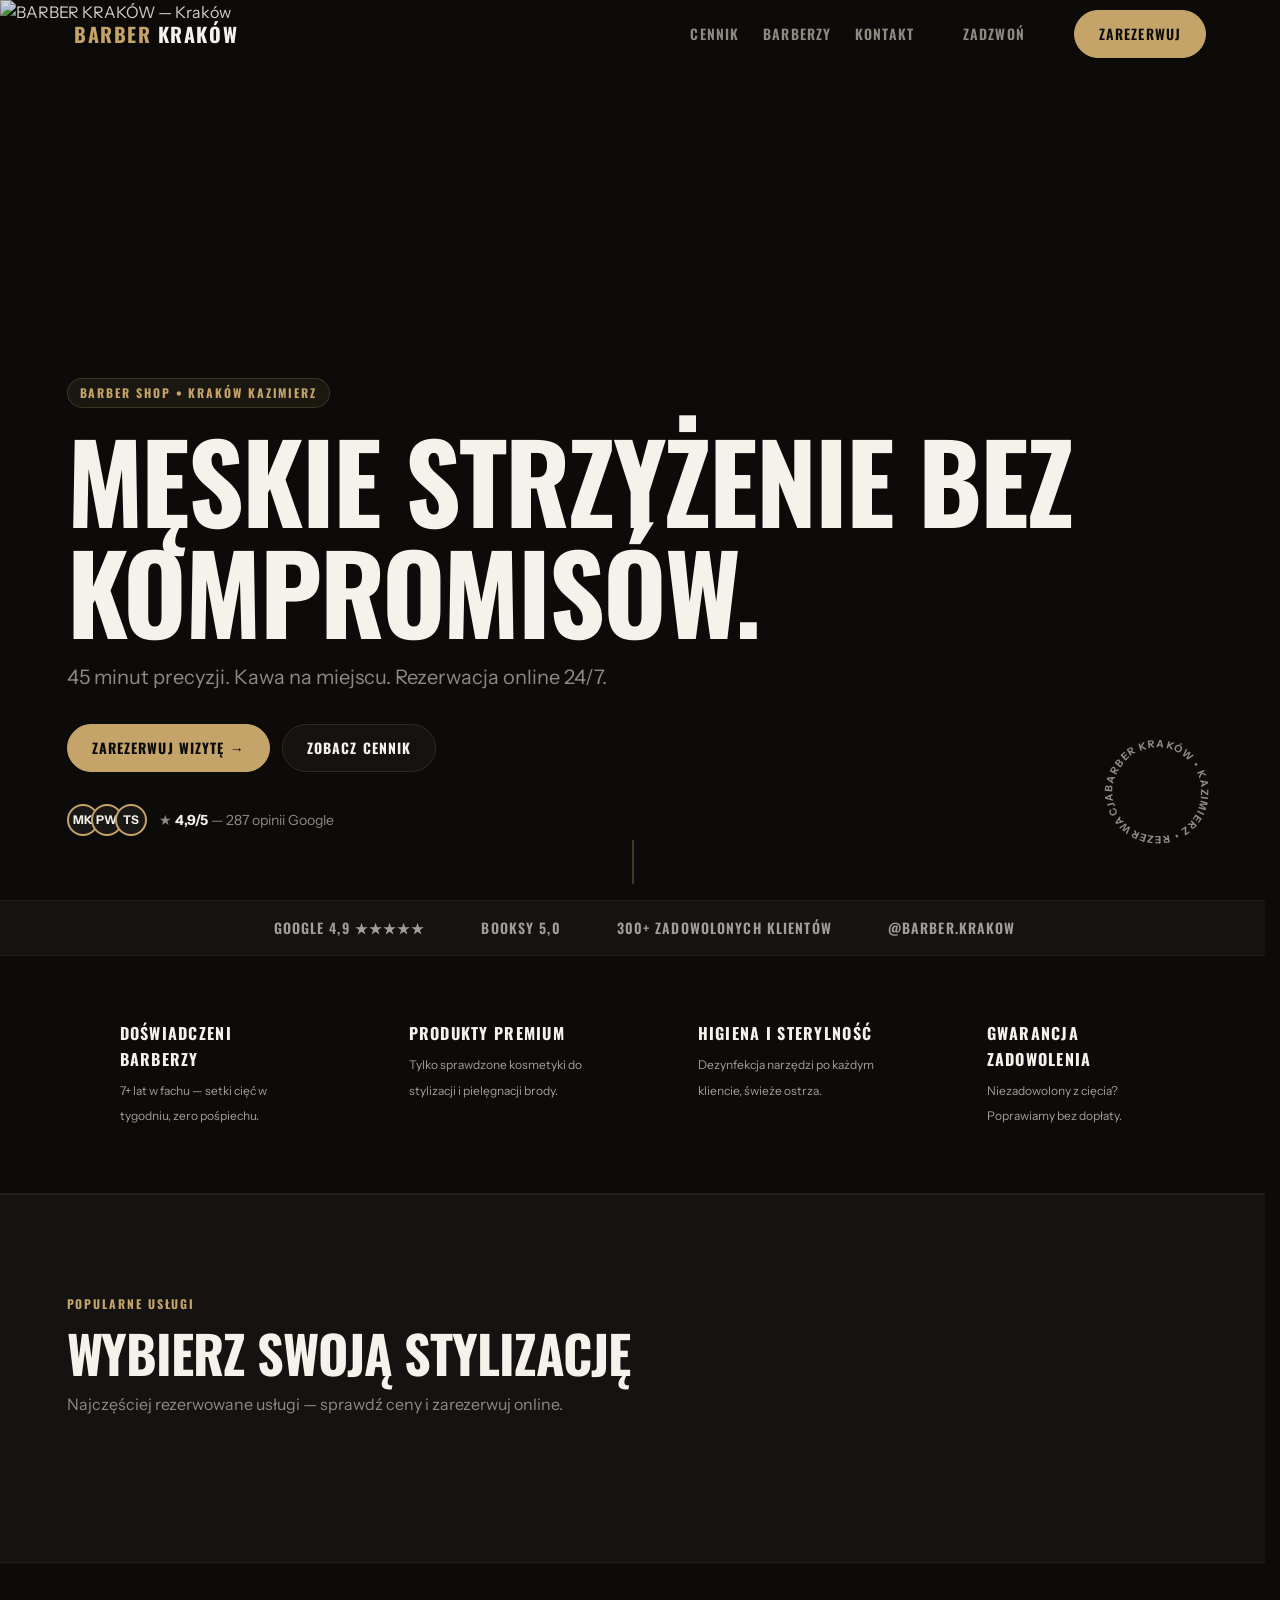
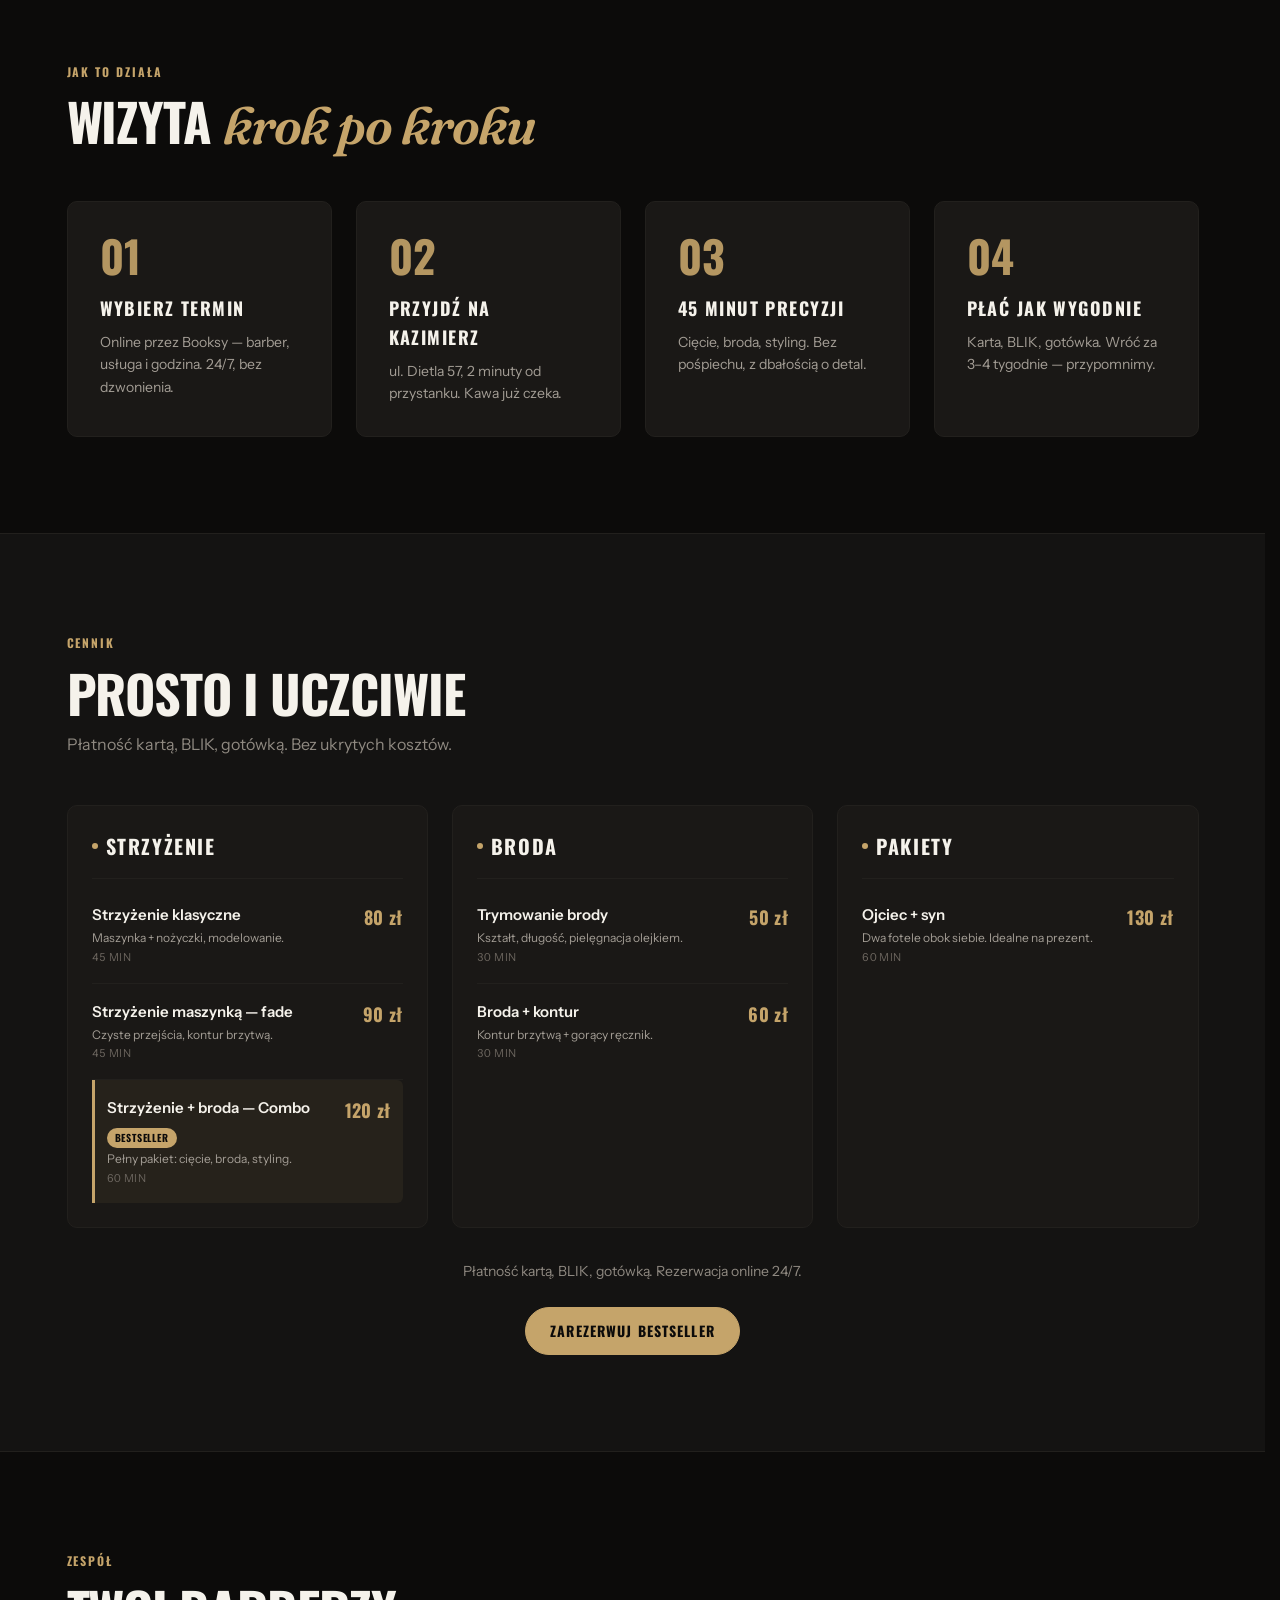
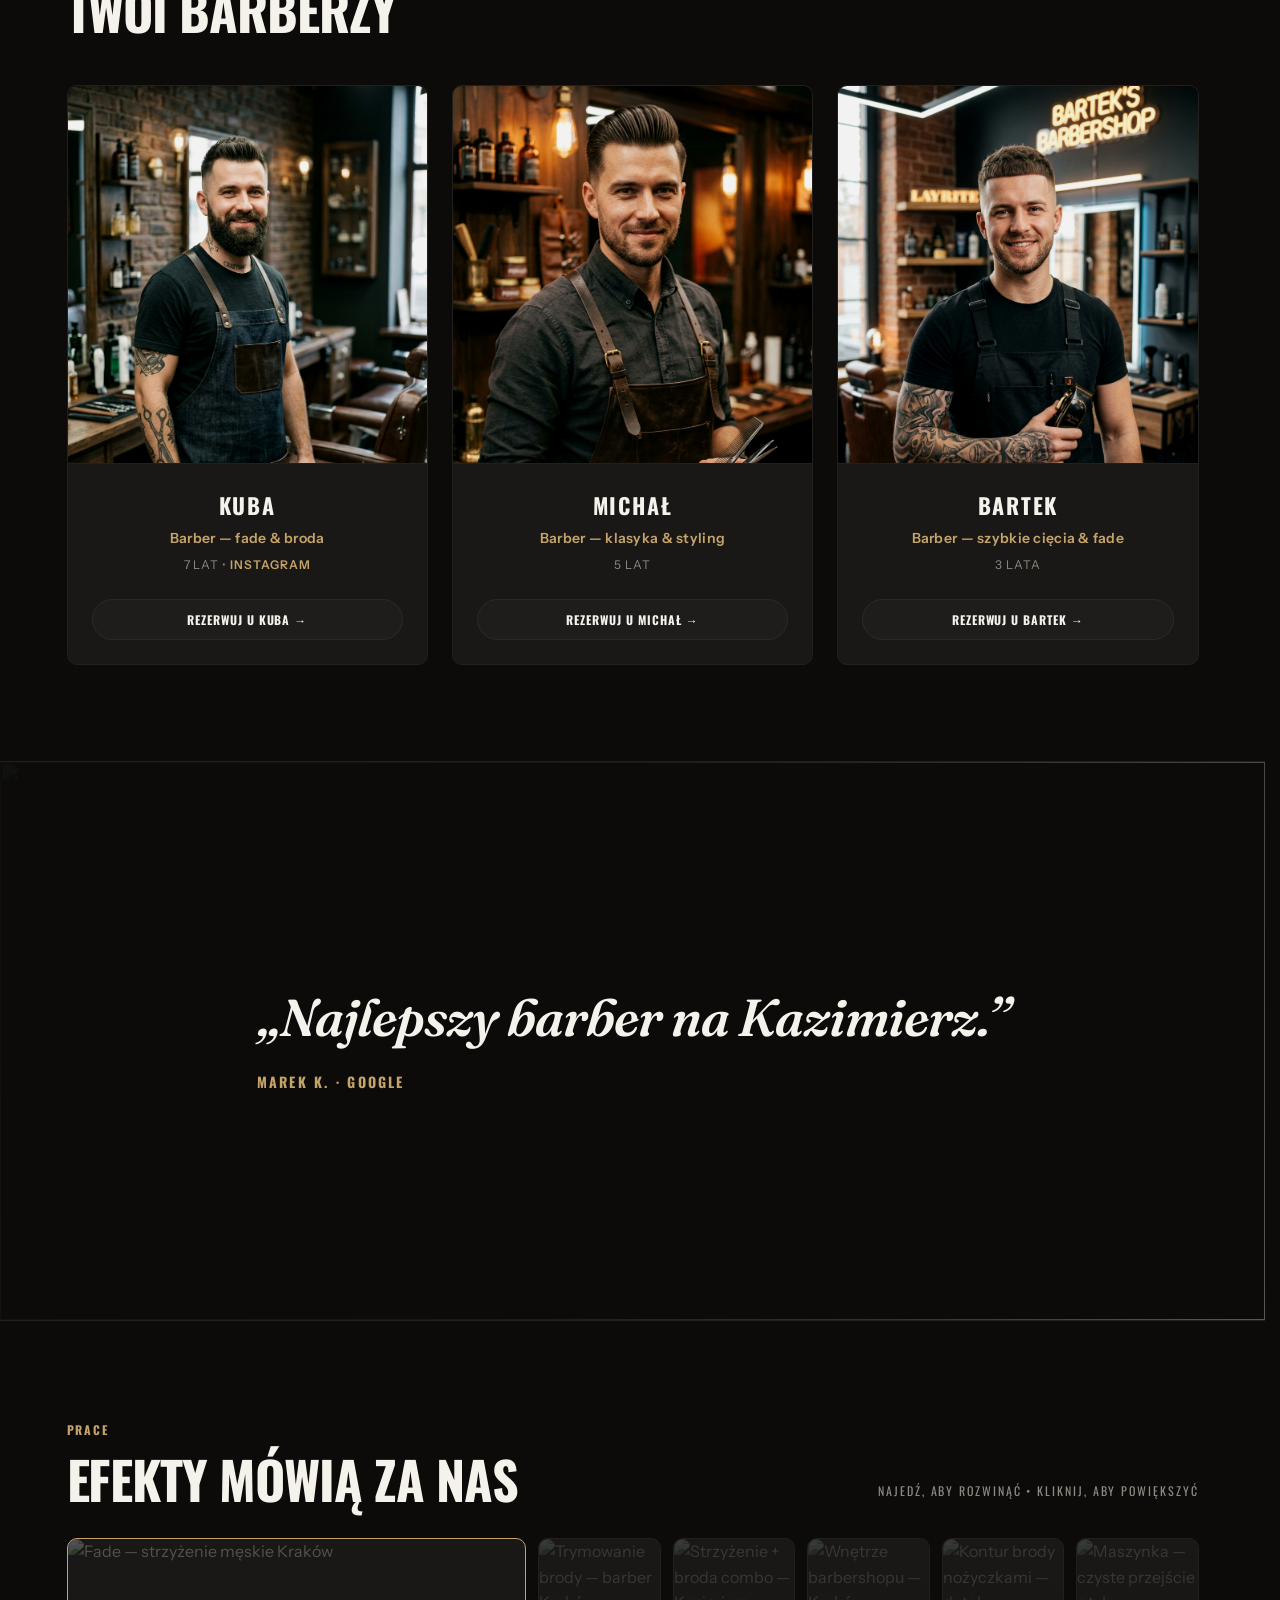
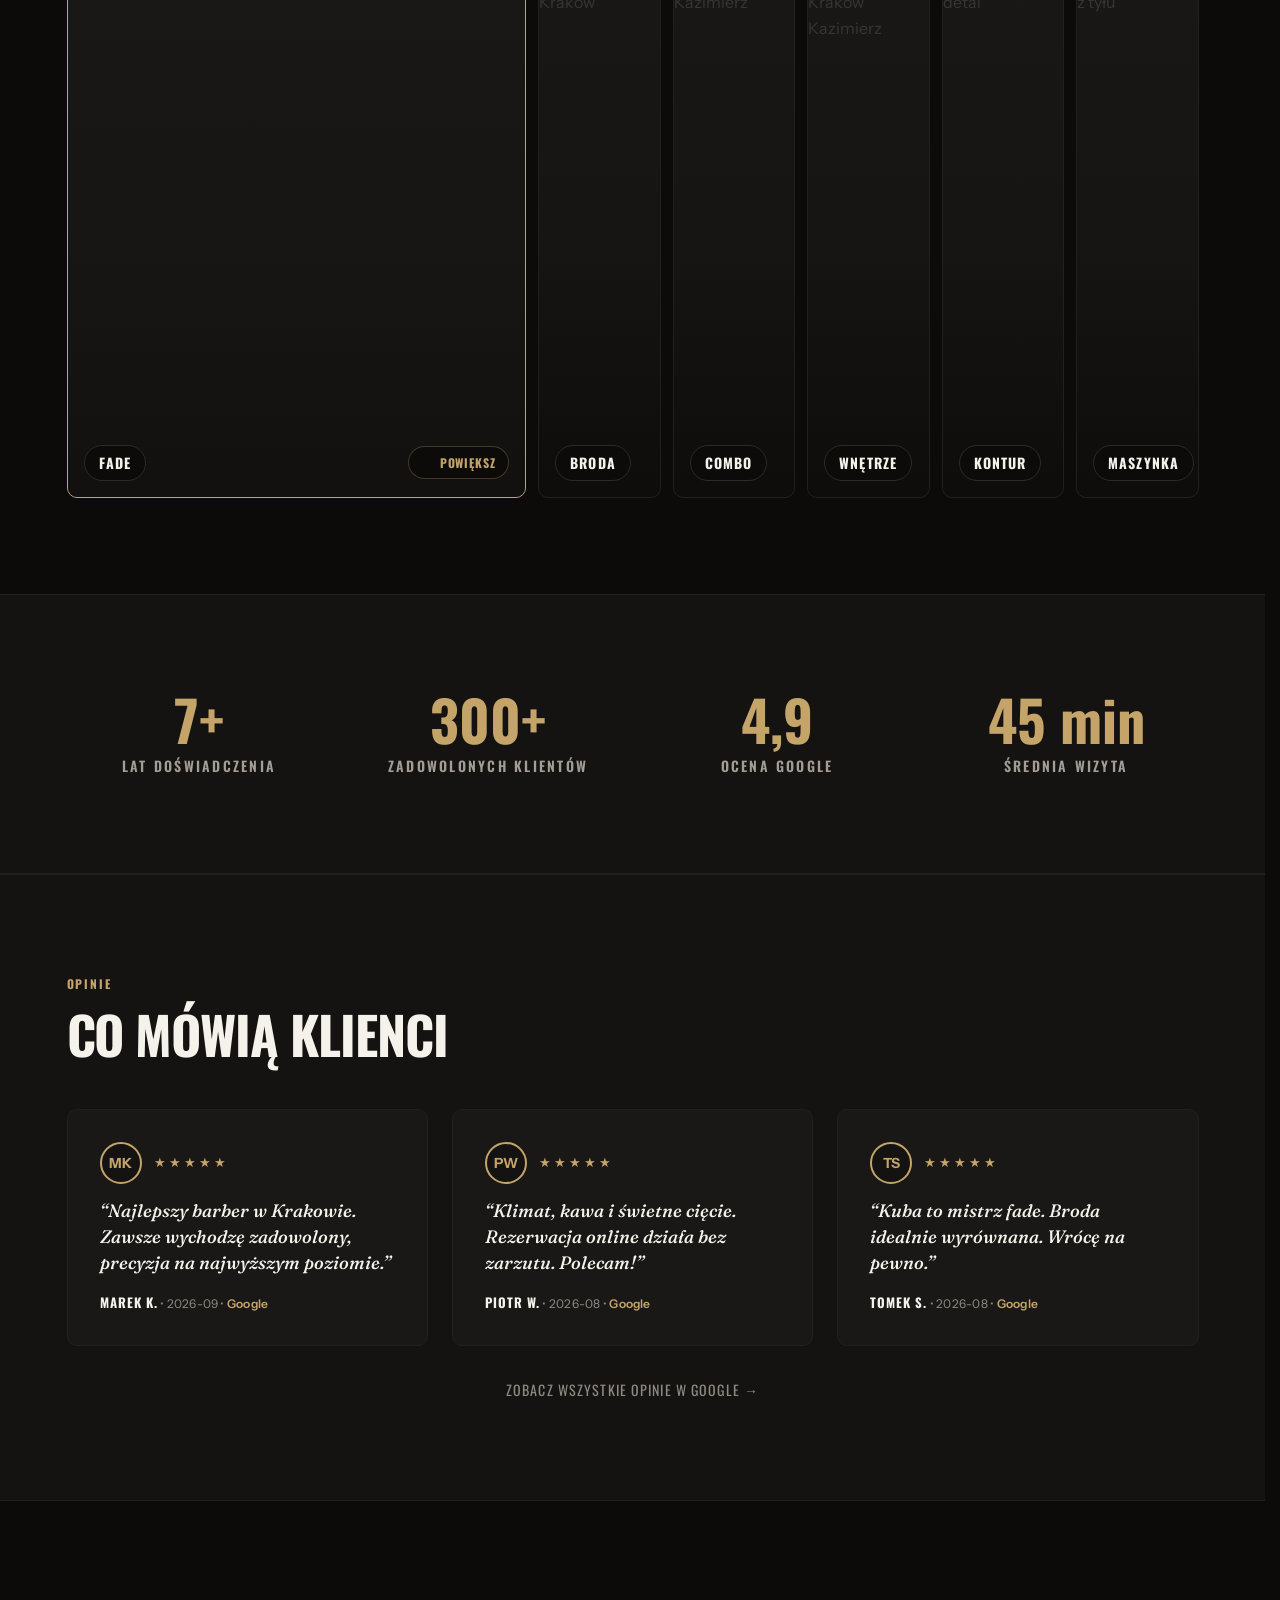
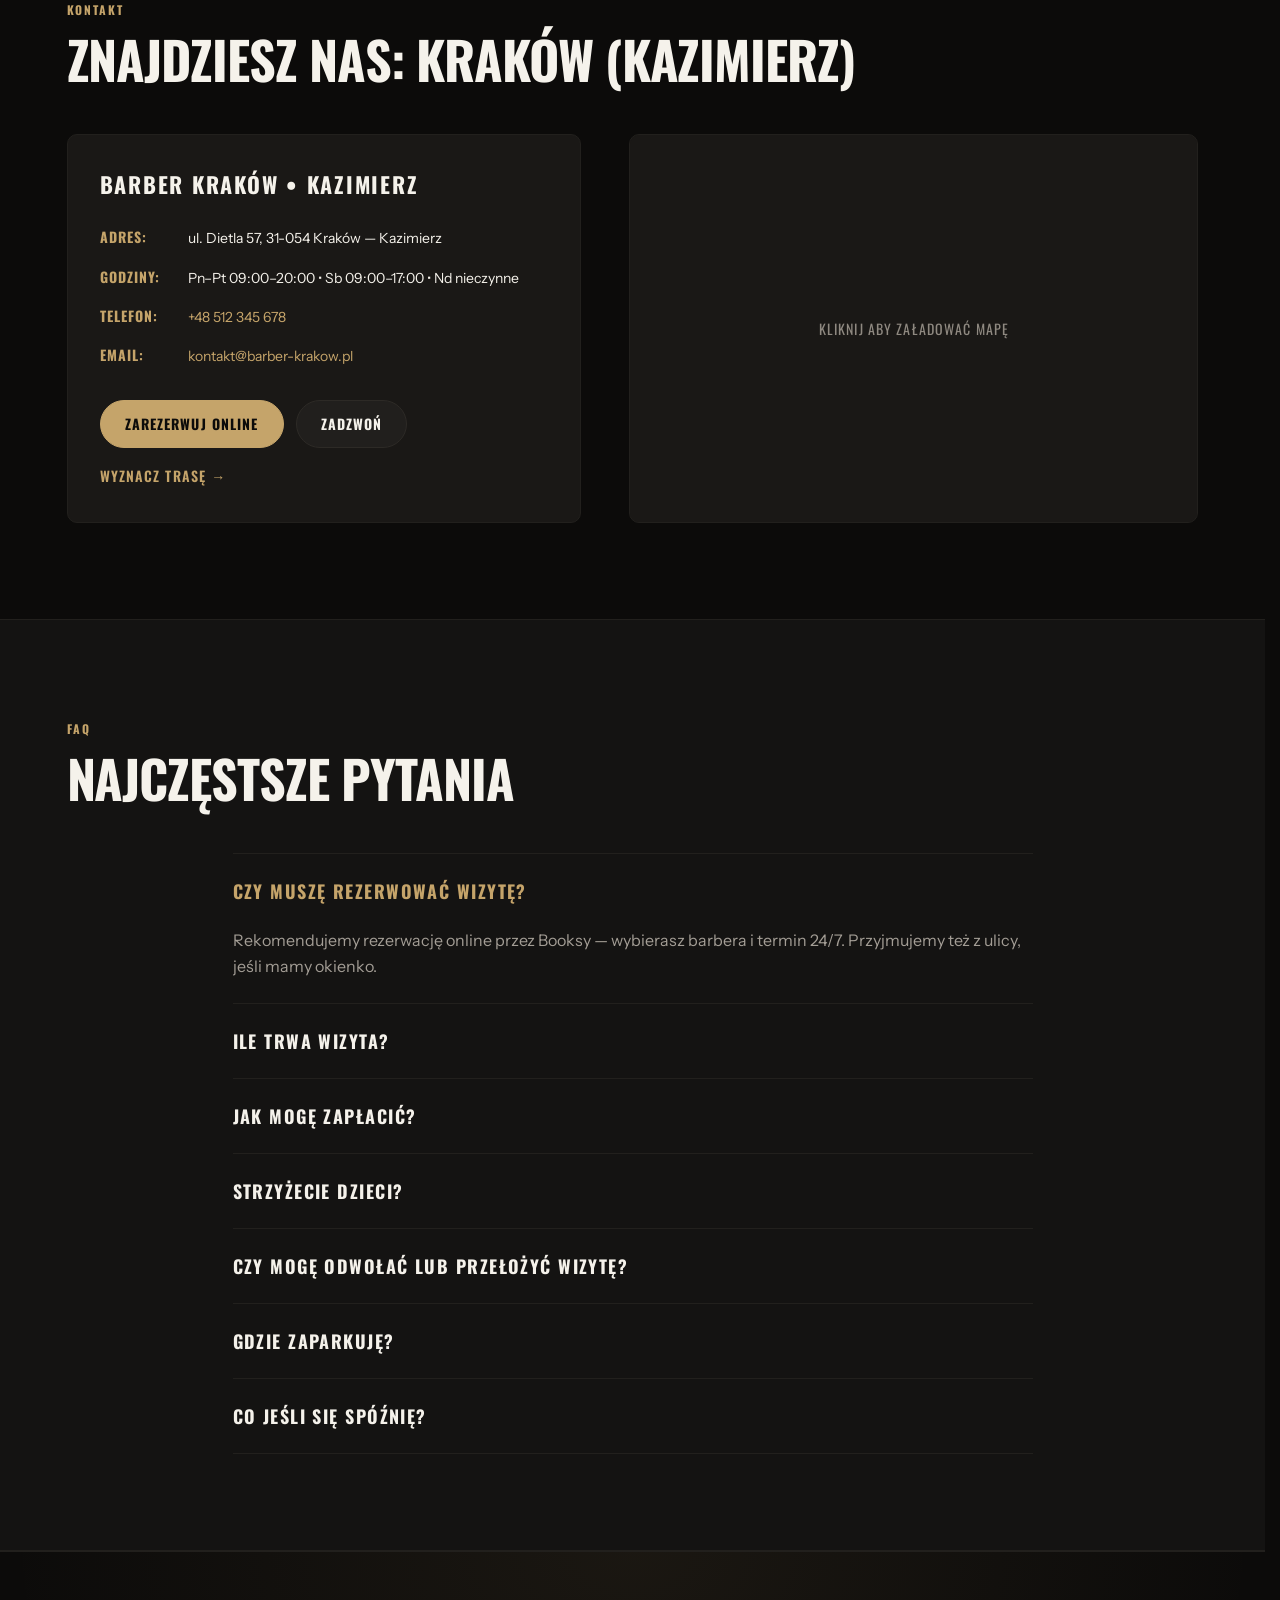
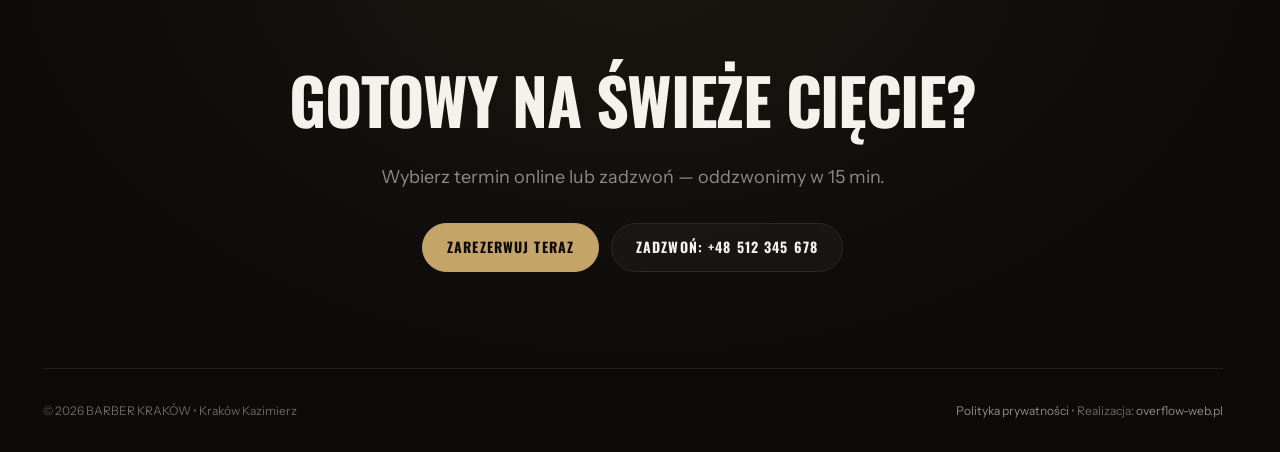
==== index.html @ 1593ebc0 "feat: personalized barbershop landing pages for Gdansk" ====
<!doctype html>
<html lang="pl">
<head>
<meta charset="utf-8">
<meta name="viewport" content="width=device-width,initial-scale=1">
<title>Barber Kraków Kazimierz — Męskie strzyżenie | BARBER KRAKÓW</title>
<meta name="description" content="Barber Kraków Kazimierz — strzyżenie męskie, broda, combo. ul. Dietla 57. Rezerwacja online 24/7, 4.9★ Google. Pn–Sb 09:00–20:00.">
<link rel="canonical" href="https://demo-barber-krakow.vercel.app/">
<meta property="og:title" content="Barber Kraków Kazimierz — Męskie strzyżenie bez kompromisów">
<meta property="og:description" content="45 minut precyzji. ul. Dietla 57, Kazimierz. Rezerwacja online 24/7.">
<meta property="og:type" content="website">
<meta property="og:locale" content="pl_PL">
<meta property="og:url" content="https://demo-barber-krakow.vercel.app/">
<meta property="og:image" content="https://images.unsplash.com/photo-1503951914875-452162b0f3f1?w=1200&h=630&fit=crop">
<meta name="twitter:card" content="summary_large_image">
<link rel="icon" href="data:,">
<link rel="preconnect" href="https://fonts.googleapis.com">
  <link rel="preconnect" href="https://fonts.gstatic.com" crossorigin>
  <link href="https://fonts.googleapis.com/css2?family=Fraunces:ital,opsz,wght@0,9..144,600;0,9..144,700;1,9..144,600&family=Instrument+Sans:wght@400;500;600;700&family=Oswald:wght@600;700&display=swap" rel="stylesheet">
<link rel="stylesheet" href="./tokens.css?v=9">
<link rel="stylesheet" href="./style.css?v=9">
<script src="https://unpkg.com/lucide@0.511.0/dist/umd/lucide.min.js"></script>
<script type="application/ld+json" id="ld-json">{"@context":"https://schema.org","@type":"BarberShop","name":"BARBER KRAKÓW","address":{"@type":"PostalAddress","streetAddress":"ul. Dietla 57","addressLocality":"Kraków","postalCode":"31-054","addressCountry":"PL"},"telephone":"+48512345678","url":"https://demo-barber-krakow.vercel.app/","sameAs":["https://instagram.com/"],"aggregateRating":{"@type":"AggregateRating","ratingValue":4.9,"reviewCount":287},"openingHoursSpecification":[{"@type":"OpeningHoursSpecification","dayOfWeek":["Monday","Tuesday","Wednesday","Thursday","Friday"],"opens":"09:00","closes":"20:00"},{"@type":"OpeningHoursSpecification","dayOfWeek":"Saturday","opens":"09:00","closes":"17:00"}]}</script>
<script type="application/ld+json">{"@context":"https://schema.org","@type":"FAQPage","mainEntity":[{"@type":"Question","name":"Czy muszę rezerwować wizytę?","acceptedAnswer":{"@type":"Answer","text":"Rekomendujemy rezerwację online przez Booksy 24/7. Przyjmujemy też z ulicy, jeśli mamy okienko."}},{"@type":"Question","name":"Ile trwa wizyta?","acceptedAnswer":{"@type":"Answer","text":"Strzyżenie 30–45 min, combo strzyżenie + broda ok. 60 min."}},{"@type":"Question","name":"Jak mogę zapłacić?","acceptedAnswer":{"@type":"Answer","text":"Karta, BLIK, gotówka. Paragon/faktura na miejscu."}},{"@type":"Question","name":"Czy mogę odwołać lub przełożyć wizytę?","acceptedAnswer":{"@type":"Answer","text":"Tak, bezpłatnie do 3 godzin przed wizytą — telefonicznie lub przez Booksy."}},{"@type":"Question","name":"Gdzie zaparkuję?","acceptedAnswer":{"@type":"Answer","text":"Najbliższy parking: ul. Dietla i okolice Kazimierza."}}]}</script>
</head>
<body>

<header class="site-header">
  <div class="container header-inner">
    <a class="logo" href="#"><span>BARBER</span> KRAKÓW</a>
    <nav class="nav" aria-label="Główna nawigacja">
      <a class="hide-m" href="#cennik">Cennik</a>
      <a class="hide-m" href="#barberzy">Barberzy</a>
      <a class="hide-m" href="#kontakt">Kontakt</a>
      <a class="btn btn-ghost hide-m" id="header-phone" href="tel:+48512345678">Zadzwoń</a>
      <a class="btn btn-primary" id="header-cta" href="https://booksy.com/pl/">Zarezerwuj</a>
    </nav>
  </div>
</header>

<main>
<section class="hero">
  <img class="hero-bg" id="hero-img" src="https://images.unsplash.com/photo-1503951914875-452162b0f3f1?w=1800&h=1200&fit=crop" alt="Barber strzyże klienta — Kraków Kazimierz" loading="eager" fetchpriority="high" decoding="async" width="1800" height="1200">
  <div class="hero-shade" aria-hidden="true"></div>
  <div class="container hero-copy">
    <div class="kicker" id="hero-kicker">Barber Shop • Kraków Kazimierz</div>
    <h1 id="hero-h1">Męskie strzyżenie bez kompromisów.</h1>
    <p class="hero-sub" id="hero-sub">45 minut precyzji. Kawa na miejscu. Rezerwacja online 24/7.</p>
    <div class="hero-ctas">
      <a class="btn btn-primary" id="hero-primary" href="https://booksy.com/pl/">Zarezerwuj wizytę →</a>
      <a class="btn btn-secondary" href="#cennik">Zobacz cennik</a>
    </div>
    <div class="hero-proof" id="hero-proof">
      <div class="hero-proof-avatars" aria-hidden="true">
        <span class="avatar-dot">M</span><span class="avatar-dot">P</span><span class="avatar-dot">T</span>
      </div>
      <span><strong>4,9/5</strong> — 287 opinii Google</span>
    </div>
  </div>
  <div class="hero-badge" aria-hidden="true">
    <svg class="hero-badge-ring" viewBox="0 0 100 100">
      <defs>
        <path id="hero-badge-circle" d="M 50,50 m -37,0 a 37,37 0 1,1 74,0 a 37,37 0 1,1 -74,0"></path>
      </defs>
      <text><textPath href="#hero-badge-circle" startOffset="0">BARBER KRAKÓW • KAZIMIERZ • REZERWACJA ONLINE • </textPath></text>
    </svg>
    <span class="hero-badge-icon"><i data-lucide="scissors" aria-hidden="true"></i></span>
  </div>
  <a class="scroll-hint" href="#cennik" aria-label="Przewiń do cennika"><span class="scroll-hint-line"></span></a>
</section>

<div class="proof-strip" aria-label="Zaufali nam">
  <div class="container" id="proof-strip"></div>
</div>

<section class="trust-bar" id="trust">
  <div class="container">
    <div class="trust-grid" id="trust-grid"></div>
  </div>
</section>

<section class="section section-light reveal" id="styles">
  <div class="container">
    <div class="eyebrow">Popularne usługi</div>
    <h2 class="h2">Wybierz swoją stylizację</h2>
    <p>Najczęściej rezerwowane usługi — sprawdź ceny i zarezerwuj online.</p>
    <div class="styles-grid" id="styles-grid"></div>
  </div>
</section>

<section class="section section-dark reveal">
  <div class="container">
    <div class="eyebrow">Jak to działa</div>
    <h2 class="h2">Wizyta <em class="edit-accent">krok po kroku</em></h2>
    <div class="features-grid steps-grid" id="features-grid"></div>
  </div>
</section>

<section class="section section-light reveal" id="cennik">
  <div class="container">
    <div class="eyebrow">Cennik</div>
    <h2 class="h2">Prosto i uczciwie</h2>
    <p>Płatność kartą, BLIK, gotówką. Bez ukrytych kosztów.</p>
    <div class="cennik-wrap" id="cennik-wrap"></div>
    <p class="cennik-note" id="cennik-note"></p>
    <div class="cennik-cta"><a class="btn btn-primary" id="cennik-cta" href="https://booksy.com/pl/">Zarezerwuj bestseller</a></div>
  </div>
</section>

<section class="section section-dark reveal" id="barberzy">
  <div class="container">
    <div class="eyebrow">Zespół</div>
    <h2 class="h2">Twoi barberzy</h2>
    <div class="team-grid" id="team-grid"></div>
  </div>
</section>

<section class="quote-banner reveal" aria-label="Opinia">
  <img src="https://images.unsplash.com/photo-1585747860715-2ba37e788b70?w=1800&h=1100&fit=crop" alt="" decoding="async" loading="lazy" width="1800" height="1100">
  <div class="quote-shade" aria-hidden="true"></div>
  <figure class="quote-inner">
    <blockquote class="edit-accent">„Najlepszy barber w Krakowie.”</blockquote>
    <figcaption>Marek K. · Google</figcaption>
  </figure>
</section>

<section class="section section-dark gallery-section reveal" id="galeria">
  <div class="container">
    <div class="gallery-head">
      <div>
        <div class="eyebrow">Prace</div>
        <h2 class="h2">Efekty mówią za nas</h2>
      </div>
      <p class="gallery-sub hide-m">Najedź, aby rozwinąć • Kliknij, aby powiększyć</p>
    </div>
    <div class="gallery-accordion" id="gallery-grid"></div>
  </div>
</section>

<section class="section section-dark" id="stats">
  <div class="container">
    <div class="stats-grid" id="stats-grid"></div>
  </div>
</section>

<section class="section section-light reveal">
  <div class="container">
    <div class="eyebrow">Opinie</div>
    <h2 class="h2">Co mówią klienci</h2>
    <div class="reviews-grid" id="reviews-grid"></div>
    <div class="reviews-more"><a href="https://maps.google.com/" target="_blank" rel="noopener">Zobacz wszystkie opinie w Google →</a></div>
  </div>
</section>

<section class="section section-dark reveal" id="kontakt">
  <div class="container">
    <div class="eyebrow">Kontakt</div>
    <h2 class="h2">Znajdziesz nas na Kazimierzu</h2>
    <div class="contact-grid">
      <div class="contact-card">
        <h3>Barber Kraków Kazimierz</h3>
        <ul class="contact-list" id="contact-list"></ul>
        <div class="contact-actions">
          <a class="btn btn-primary" id="contact-cta" href="https://booksy.com/pl/">Zarezerwuj online</a>
          <a class="btn btn-secondary" id="contact-phone" href="tel:+48512345678">Zadzwoń</a>
        </div>
        <div class="contact-route"><a id="contact-route" href="https://maps.google.com/?q=ul.+Dietla+57+Krakow" target="_blank" rel="noopener">Wyznacz trasę →</a></div>
      </div>
      <div class="map-wrap" id="map-wrap">
        <button type="button" class="map-placeholder" id="map-placeholder" aria-label="Załaduj mapę Google">Kliknij aby załadować mapę</button>
        <iframe id="map-iframe" loading="lazy" referrerpolicy="no-referrer-when-downgrade" title="Mapa — Barber Kraków Kazimierz, ul. Dietla 57" sandbox="allow-scripts allow-same-origin allow-popups" style="display:none"></iframe>
      </div>
    </div>
  </div>
</section>

<section class="section section-light reveal">
  <div class="container">
    <div class="eyebrow">FAQ</div>
    <h2 class="h2">Najczęstsze pytania</h2>
    <div class="faq-list" id="faq-list"></div>
  </div>
</section>

<section class="final-cta section-dark reveal">
  <div class="container">
    <h2 id="final-h2">Gotowy na świeże cięcie?</h2>
    <p id="final-sub">Wybierz termin online lub zadzwoń — oddzwonimy w 15 min.</p>
    <div class="btns">
      <a class="btn btn-primary" id="final-cta" href="https://booksy.com/pl/">Zarezerwuj teraz</a>
      <a class="btn btn-secondary" id="final-phone" href="tel:+48512345678">Zadzwoń: +48 512 345 678</a>
    </div>
  </div>
</section>
</main>

<footer class="footer container">
  <span>© 2026 Barber Kraków Kazimierz • <span id="footer-nip">NIP 676-123-45-67</span></span>
  <span><a href="#" id="footer-privacy">Polityka prywatności</a> • Realizacja: <a href="https://overflow-web.pl" target="_blank" rel="noopener">overflow-web.pl</a></span>
</footer>

<div class="mobile-bar" aria-label="Szybka rezerwacja">
  <a class="btn btn-secondary" id="mobile-phone" href="tel:+48512345678">Zadzwoń</a>
  <a class="btn btn-primary" id="mobile-cta" href="https://booksy.com/pl/">Zarezerwuj</a>
</div>

<div class="lightbox" id="lightbox" role="dialog" aria-modal="true" aria-label="Podgląd zdjęcia"><img alt="Powiększone zdjęcie realizacji barber"></div>

<script src="./app.js?v=9"></script>
</body>
</html>
---- tokens.css ----
/* tokens.css — premium barber workshop — anti-slop
   Fonts loaded via <link> in index.html (preconnect + display=swap), no @import here */
:root{
  /* palette — Monolith Dark Workshop (no zebra) */
  --bg: #0C0B0A;
  --bg-soft: #141312;
  --surface: #1A1816;
  --surface-2: #22201D;
  --surface-bestseller: rgba(197, 164, 106, 0.07);
  
  --ink: #F5F2EB;
  --ink-inv: #F5F2EB;
  --ink-muted: #A39D95;
  --ink-muted-2: #7D776F;
  --muted: #6B655E;
  --muted-2: #8F8981;
  
  --line: #22201D;
  --line-dark: #1E1C1A;
  --line-light: #2D2A26;
  --line-focus: #C5A46A;

  --accent: #C5A46A;
  --accent-2: #D8BD8A;
  --accent-hover: #E0CBA8;
  --accent-subtle: rgba(197, 164, 106, 0.12);
  --on-accent: #0C0B0A;

  --shade-0: rgba(12, 11, 10, 0);
  --shade-35: rgba(12, 11, 10, 0.35);
  --shade-55: rgba(12, 11, 10, 0.65);
  --shade-82: rgba(12, 11, 10, 0.88);
  --shade-95: rgba(12, 11, 10, 0.96);

  --wood: #181410;
  --wood-border: #28211A;
  --white: #FFFFFF;
  --overlay: rgba(8, 7, 6, 0.88);

  /* typography — latin-ext for PL ąęśćńółżź */
  --font-display: "Fraunces", serif;
  --font-display-cond: "Oswald", sans-serif;
  --font-body: "Instrument Sans", sans-serif;

  --text-xs: 12px;
  --text-sm: 14px;
  --text-base: 16px;
  --text-lg: 18px;
  --text-h3: 22px;
  --text-h2: 32px;
  --text-h1: 48px;
  --text-hero: 56px;

  --leading-tight: 1.05;
  --leading-base: 1.6;
  --tracking-tight: -0.02em;
  --tracking-wide: 0.08em;
  --tracking-widest: 0.16em;

  /* spacing 4px scale */
  --space-1: 4px; --space-2: 8px; --space-3: 12px; --space-4: 16px;
  --space-6: 24px; --space-8: 32px; --space-12: 48px; --space-16: 64px; --space-24: 96px;

  --radius-sm: 6px; --radius-md: 10px; --radius-lg: 16px; --radius-pill: 999px;

  --container: 1180px;
  --gutter: 24px;
  --col-gap: 24px;

  --ease: cubic-bezier(.22, 1, .36, 1);
  --dur-1: 180ms; --dur-2: 320ms; --dur-3: 550ms;
}

html{ scrollbar-gutter: stable; }
*{ box-sizing: border-box; }
/* ANTI-SLOP: no backdrop-filter, no diffuse box-shadow, no transition:all — only explicit */
---- style.css ----
/* style.css — premium barber workshop (anti-slop: Monolith Dark)
   ANTI-SLOP RULES:
   - no backdrop-filter: blur()
   - no diffuse box-shadows / no muddy gradients
   - no transition: all — explicit property transitions only
   - typography -> air/spacing -> motion -> components
*/

*{margin:0;padding:0;box-sizing:border-box}
html{scrollbar-gutter:stable;scroll-behavior:auto}
body{
  font-family:var(--font-body);
  background:var(--bg);
  color:var(--ink-inv);
  line-height:var(--leading-base);
  -webkit-font-smoothing:antialiased;
  -moz-osx-font-smoothing:grayscale;
  overflow-x:hidden;
}
a{color:inherit;text-decoration:none}
img{display:block;max-width:100%}
.container{max-width:var(--container);margin:0 auto;padding:0 var(--gutter)}
:focus-visible{outline:2px solid var(--accent);outline-offset:3px}
.link-accent{color:var(--accent)}

/* ==========================================================================
   Header
   ========================================================================== */
.site-header{
  position:fixed;
  top:0;
  left:0;
  right:0;
  z-index:50;
  background:transparent;
  border-bottom:1px solid transparent;
  transition:background var(--dur-2) var(--ease), border-color var(--dur-2) var(--ease);
}
.site-header.scrolled{
  background:rgba(12, 11, 10, 0.94);
  border-bottom:1px solid var(--line);
}
.header-inner{
  display:flex;
  align-items:center;
  justify-content:space-between;
  height:68px;
  gap:var(--space-6);
}
.logo{
  font-family:var(--font-display-cond);
  font-weight:700;
  letter-spacing:var(--tracking-wide);
  font-size:20px;
  color:var(--ink-inv);
  text-transform:uppercase;
  display:flex;
  align-items:center;
  gap:6px;
}
.logo span{color:var(--accent)}
.nav{display:flex;gap:var(--space-6);align-items:center}
.nav a{
  font-family:var(--font-display-cond);
  font-size:var(--text-sm);
  letter-spacing:var(--tracking-wide);
  text-transform:uppercase;
  font-weight:600;
  color:var(--muted-2);
  transition:color var(--dur-1) var(--ease);
}
.nav a:hover{color:var(--accent)}
.nav .btn-primary{color:var(--on-accent)}
.nav .btn-primary:hover{color:var(--on-accent);background:var(--accent-hover);border-color:var(--accent-hover)}

/* ==========================================================================
   Buttons
   ========================================================================== */
.btn{
  font-family:var(--font-display-cond);
  font-weight:700;
  font-size:var(--text-sm);
  padding:12px 24px;
  min-height:46px;
  border-radius:var(--radius-pill);
  border:1px solid transparent;
  cursor:pointer;
  display:inline-flex;
  align-items:center;
  justify-content:center;
  gap:8px;
  text-transform:uppercase;
  letter-spacing:var(--tracking-wide);
  transition:
    transform var(--dur-2) var(--ease),
    background var(--dur-1) var(--ease),
    border-color var(--dur-1) var(--ease),
    color var(--dur-1) var(--ease);
}
.btn:active{transform:scale(0.97)}
.btn-primary{
  background:var(--accent);
  color:var(--on-accent);
  border-color:var(--accent);
}
.btn-primary:hover{
  background:var(--accent-hover);
  border-color:var(--accent-hover);
  color:var(--on-accent);
}
.btn-secondary{
  background:rgba(255, 255, 255, 0.03);
  color:var(--ink-inv);
  border-color:var(--line-light);
}
.btn-secondary:hover{
  background:rgba(255, 255, 255, 0.06);
  border-color:var(--accent);
  color:var(--accent);
}
.btn-ghost{
  background:transparent;
  color:var(--muted-2);
  border-color:transparent;
}
.btn-ghost:hover{color:var(--ink-inv)}
@media(max-width:768px){
  .nav .hide-m{display:none}
  .header-inner{height:58px}
}

/* ==========================================================================
   Hero
   ========================================================================== */
.hero{
  position:relative;
  min-height:100svh;
  display:flex;
  align-items:flex-end;
  overflow:hidden;
  background:var(--bg);
}
.hero-bg{
  position:absolute;
  inset:0;
  width:100%;
  height:100%;
  object-fit:cover;
  object-position:center 32%;
  filter:contrast(1.08) brightness(0.85);
}
.hero-shade{
  position:absolute;
  inset:0;
  background:linear-gradient(
    to top,
    var(--shade-95) 0%,
    var(--shade-82) 30%,
    var(--shade-55) 60%,
    var(--shade-35) 85%,
    var(--shade-0) 100%
  );
}
.hero-copy{
  position:relative;
  z-index:2;
  width:100%;
  padding-top:var(--space-24);
  padding-bottom:var(--space-16);
}
@media(max-width:768px){
  .hero-copy{padding:var(--space-16) 0 var(--space-12)}
}
.kicker{
  display:inline-flex;
  align-items:center;
  gap:8px;
  font-family:var(--font-display-cond);
  font-size:var(--text-xs);
  letter-spacing:var(--tracking-widest);
  text-transform:uppercase;
  color:var(--accent);
  font-weight:700;
  margin-bottom:var(--space-4);
  background:rgba(197, 164, 106, 0.08);
  padding:4px 12px;
  border-radius:var(--radius-pill);
  border:1px solid rgba(197, 164, 106, 0.2);
}
.hero h1{
  font-family:var(--font-display-cond);
  font-weight:700;
  font-size:clamp(46px, 8.5vw, 110px);
  line-height:1.02;
  letter-spacing:var(--tracking-tight);
  color:var(--ink-inv);
  margin-bottom:var(--space-4);
  max-width:18ch;
  text-transform:uppercase;
}
.hero-sub{
  color:var(--muted-2);
  font-size:clamp(16px, 2vw, 20px);
  line-height:1.5;
  margin-bottom:var(--space-8);
  max-width:44ch;
}
.hero-ctas{
  display:flex;
  gap:var(--space-3);
  flex-wrap:wrap;
  margin-bottom:var(--space-8);
}
.hero-proof{
  display:flex;
  align-items:center;
  gap:12px;
  font-size:var(--text-sm);
  color:var(--muted-2);
}
.hero-proof strong{color:var(--ink-inv)}
.hero-proof-avatars{display:flex}
.avatar-dot{
  width:32px;
  height:32px;
  border-radius:50%;
  background:var(--surface);
  border:2px solid var(--accent);
  display:grid;
  place-items:center;
  font-size:var(--text-xs);
  font-weight:700;
  color:var(--ink-inv);
  margin-left:-8px;
}
.avatar-dot:first-child{margin-left:0}

.hero-badge{
  position:absolute;
  right:var(--space-12);
  bottom:var(--space-12);
  z-index:2;
  width:120px;
  height:120px;
  pointer-events:none;
}
.hero-badge-ring{width:100%;height:100%;animation:hero-spin 24s linear infinite}
.hero-badge-ring text{
  font-family:var(--font-body);
  font-size:8.5px;
  font-weight:700;
  letter-spacing:0.12em;
  fill:var(--muted-2);
}
.hero-badge-icon{position:absolute;inset:0;display:grid;place-items:center;color:var(--accent)}
.hero-badge-icon i, .hero-badge-icon svg{width:24px;height:24px}
@keyframes hero-spin{from{transform:rotate(0deg)}to{transform:rotate(360deg)}}

.scroll-hint{
  position:absolute;
  bottom:var(--space-4);
  left:50%;
  transform:translateX(-50%);
  z-index:2;
  width:1px;
  height:44px;
  background:var(--line);
}
.scroll-hint-line{position:absolute;inset:0;overflow:hidden}
.scroll-hint-line::after{
  content:"";
  position:absolute;
  top:0;
  left:0;
  width:100%;
  height:100%;
  background:var(--accent);
  animation:hint 2s var(--ease) infinite;
}
@keyframes hint{from{transform:translateY(-100%)}to{transform:translateY(100%)}}

/* ==========================================================================
   Proof Strip (Dark Ribbon)
   ========================================================================== */
.proof-strip{
  background:var(--bg-soft);
  border-top:1px solid var(--line);
  border-bottom:1px solid var(--line);
  padding:16px 0;
}
.proof-strip .container{
  display:flex;
  gap:var(--space-8);
  justify-content:center;
  flex-wrap:wrap;
}
.proof-item{
  font-family:var(--font-display-cond);
  font-size:var(--text-sm);
  font-weight:600;
  letter-spacing:var(--tracking-wide);
  text-transform:uppercase;
  color:var(--ink-muted);
  display:flex;
  align-items:center;
  gap:8px;
}
.proof-item i, .proof-item svg{width:16px;height:16px;color:var(--accent)}

/* ==========================================================================
   Trust Bar
   ========================================================================== */
.trust-bar{
  background:var(--bg);
  border-bottom:1px solid var(--line);
  padding:var(--space-12) 0;
}
.trust-grid{
  display:grid;
  grid-template-columns:repeat(4,1fr);
  gap:var(--space-6);
}
.trust-item{
  display:flex;
  align-items:flex-start;
  gap:14px;
  padding:var(--space-4);
  border-radius:var(--radius-md);
  border:1px solid transparent;
  transition:border-color var(--dur-1) var(--ease), background var(--dur-1) var(--ease);
}
.trust-item:hover{
  background:var(--surface);
  border-color:var(--line);
}
.trust-item i, .trust-item svg{
  width:22px;
  height:22px;
  color:var(--accent);
  flex-shrink:0;
  margin-top:2px;
}
.trust-item strong{
  display:block;
  font-family:var(--font-display-cond);
  font-size:16px;
  font-weight:700;
  color:var(--ink-inv);
  margin-bottom:4px;
  text-transform:uppercase;
  letter-spacing:var(--tracking-wide);
}
.trust-item span{
  color:var(--ink-muted);
  font-size:var(--text-xs);
  line-height:1.5;
}
@media(max-width:900px){ .trust-grid{grid-template-columns:1fr 1fr} }
@media(max-width:560px){ .trust-grid{grid-template-columns:1fr} }

/* ==========================================================================
   Sections — Unified Atmospheric Rhythm (No Zebra)
   ========================================================================== */
.section{padding:var(--space-24) 0;position:relative}
@media(max-width:768px){ .section{padding:var(--space-16) 0} }

/* Both section-dark and section-light now use the unified Dark Workshop look */
.section-dark{
  background:var(--bg);
  color:var(--ink-inv);
}
.section-light{
  background:var(--bg-soft);
  color:var(--ink-inv);
  border-top:1px solid var(--line);
  border-bottom:1px solid var(--line);
}

.eyebrow{
  display:inline-block;
  font-family:var(--font-display-cond);
  font-size:var(--text-xs);
  letter-spacing:var(--tracking-widest);
  text-transform:uppercase;
  color:var(--accent);
  font-weight:700;
  margin-bottom:var(--space-3);
}
.h2{
  font-family:var(--font-display-cond);
  font-weight:700;
  font-size:clamp(32px, 5vw, 52px);
  line-height:1.06;
  letter-spacing:var(--tracking-tight);
  text-transform:uppercase;
  color:var(--ink-inv);
}
.h2 + p{
  margin-top:var(--space-3);
  color:var(--muted-2);
  font-size:var(--text-base);
  max-width:52ch;
}
.edit-accent{
  font-family:var(--font-display);
  font-style:italic;
  font-weight:600;
  color:var(--accent);
  text-transform:none;
}

/* ==========================================================================
   Styles (Cards)
   ========================================================================== */
.styles-grid{
  display:grid;
  grid-template-columns:repeat(4,1fr);
  gap:var(--space-6);
  margin-top:var(--space-12);
}
.style-card{
  border:1px solid var(--line);
  border-radius:var(--radius-md);
  overflow:hidden;
  background:var(--surface);
  transition:
    transform var(--dur-2) var(--ease),
    border-color var(--dur-2) var(--ease);
}
.style-card:hover{
  transform:translateY(-4px);
  border-color:var(--line-light);
}
.style-card img{
  width:100%;
  aspect-ratio:4/3;
  object-fit:cover;
  filter:brightness(0.92) contrast(1.04);
  transition:transform var(--dur-3) var(--ease), filter var(--dur-3) var(--ease);
}
.style-card:hover img{
  transform:scale(1.04);
  filter:brightness(1) contrast(1.05);
}
.style-info{
  padding:var(--space-6);
  background:var(--surface);
}
.style-info h3{
  font-family:var(--font-display-cond);
  font-size:18px;
  font-weight:700;
  color:var(--ink-inv);
  text-transform:uppercase;
  letter-spacing:var(--tracking-wide);
}
.style-price{
  color:var(--accent);
  font-family:var(--font-display-cond);
  font-weight:700;
  font-size:var(--text-base);
  margin-top:6px;
  letter-spacing:0.04em;
}
.style-link{
  display:inline-flex;
  align-items:center;
  gap:4px;
  margin-top:12px;
  font-family:var(--font-display-cond);
  font-size:var(--text-xs);
  font-weight:700;
  color:var(--muted-2);
  text-transform:uppercase;
  letter-spacing:var(--tracking-widest);
  transition:color var(--dur-1) var(--ease), transform var(--dur-1) var(--ease);
}
.style-card:hover .style-link{
  color:var(--accent);
  transform:translateX(3px);
}
@media(max-width:900px){ .styles-grid{grid-template-columns:1fr 1fr} }
@media(max-width:560px){ .styles-grid{grid-template-columns:1fr} }

/* ==========================================================================
   Steps (Jak to działa)
   ========================================================================== */
.steps-grid{
  display:grid;
  grid-template-columns:repeat(4,1fr);
  gap:var(--space-6);
  margin-top:var(--space-12);
}
.feat{
  border:1px solid var(--line);
  background:var(--surface);
  border-radius:var(--radius-md);
  padding:var(--space-8);
  position:relative;
  transition:border-color var(--dur-2) var(--ease);
}
.feat:hover{border-color:var(--line-light)}
.feat-num{
  font-family:var(--font-display-cond);
  font-weight:700;
  font-size:44px;
  line-height:1;
  color:var(--accent);
  margin-bottom:var(--space-4);
  font-variant-numeric:tabular-nums;
  opacity:0.9;
}
.feat h3{
  font-family:var(--font-display-cond);
  font-size:18px;
  font-weight:700;
  text-transform:uppercase;
  letter-spacing:var(--tracking-wide);
  color:var(--ink-inv);
  margin-bottom:8px;
}
.feat p{
  font-size:var(--text-sm);
  line-height:1.6;
  color:var(--ink-muted);
}
@media(max-width:1024px){ .steps-grid{grid-template-columns:repeat(2,1fr)} }
@media(max-width:600px){ .steps-grid{grid-template-columns:1fr} }

/* ==========================================================================
   Cennik — Dark Atelier Menu
   ========================================================================== */
.cennik-wrap{
  margin-top:var(--space-12);
  display:grid;
  grid-template-columns:repeat(3, 1fr);
  gap:var(--space-6);
}
@media(max-width:960px){ .cennik-wrap{grid-template-columns:1fr} }
.cennik-group{
  border:1px solid var(--line);
  border-radius:var(--radius-md);
  background:var(--surface);
  padding:var(--space-6);
  display:flex;
  flex-direction:column;
  transition:border-color var(--dur-2) var(--ease);
}
.cennik-group:hover{border-color:var(--line-light)}
.cennik-group-head{
  padding-bottom:var(--space-4);
  border-bottom:1px solid var(--line);
  margin-bottom:var(--space-2);
}
.cennik-group-head h3{
  font-family:var(--font-display-cond);
  font-size:20px;
  font-weight:700;
  letter-spacing:var(--tracking-wide);
  text-transform:uppercase;
  color:var(--ink-inv);
  display:flex;
  align-items:center;
  gap:8px;
}
.cennik-group-head h3::before{
  content:"";
  display:inline-block;
  width:6px;
  height:6px;
  background:var(--accent);
  border-radius:50%;
}
.cennik-list{list-style:none}
.cennik-item{
  display:flex;
  justify-content:space-between;
  gap:var(--space-3);
  padding:var(--space-4) 0;
  border-bottom:1px solid var(--line);
  align-items:flex-start;
  transition:background var(--dur-1) var(--ease);
}
.cennik-item:last-child{border-bottom:none}
.cennik-item.bestseller{
  border-left:3px solid var(--accent);
  background:var(--surface-bestseller);
  padding-left:var(--space-3);
  padding-right:var(--space-3);
  border-radius:0 var(--radius-sm) var(--radius-sm) 0;
}
.cennik-item-left{flex:1}
.cennik-name{
  font-weight:600;
  font-size:15px;
  color:var(--ink-inv);
  display:flex;
  align-items:center;
  gap:8px;
  flex-wrap:wrap;
}
.cennik-desc{
  font-size:var(--text-xs);
  color:var(--ink-muted);
  margin-top:3px;
  line-height:1.4;
}
.cennik-time{
  font-size:11px;
  color:var(--muted);
  font-variant-numeric:tabular-nums;
  margin-top:2px;
  text-transform:uppercase;
  letter-spacing:0.04em;
}
.cennik-price{
  font-family:var(--font-display-cond);
  font-weight:700;
  font-size:18px;
  color:var(--accent);
  white-space:nowrap;
  font-variant-numeric:tabular-nums;
  letter-spacing:0.02em;
}
.cennik-badge{
  font-family:var(--font-display-cond);
  font-size:10px;
  letter-spacing:0.08em;
  text-transform:uppercase;
  background:var(--accent);
  color:var(--on-accent);
  padding:2px 8px;
  border-radius:var(--radius-pill);
  font-weight:700;
}
.cennik-note{
  text-align:center;
  margin-top:var(--space-8);
  font-size:var(--text-sm);
  color:var(--muted-2);
}
.cennik-cta{
  display:flex;
  justify-content:center;
  margin-top:var(--space-6);
}

/* ==========================================================================
   Team (Barberzy)
   ========================================================================== */
.team-grid{
  display:grid;
  grid-template-columns:repeat(3,1fr);
  gap:var(--space-6);
  margin-top:var(--space-12);
}
@media(max-width:800px){ .team-grid{grid-template-columns:1fr} }
.team-card{
  border:1px solid var(--line);
  border-radius:var(--radius-md);
  overflow:hidden;
  background:var(--surface);
  display:flex;
  flex-direction:column;
  transition:transform var(--dur-2) var(--ease), border-color var(--dur-2) var(--ease);
}
.team-card:hover{
  transform:translateY(-4px);
  border-color:var(--line-light);
}
.team-photo-wrap{
  position:relative;
  width:100%;
  aspect-ratio:1/1.05;
  overflow:hidden;
  background:var(--bg);
  border-bottom:1px solid var(--line);
}
.team-photo-wrap img{
  width:100%;
  height:100%;
  object-fit:cover;
  object-position:center 20%;
  filter:contrast(1.05) brightness(0.95);
  transition:transform var(--dur-3) var(--ease), filter var(--dur-3) var(--ease);
}
.team-card:hover .team-photo-wrap img{
  transform:scale(1.03);
  filter:contrast(1.08) brightness(1);
}
.team-body{
  padding:var(--space-6);
  text-align:center;
  display:flex;
  flex-direction:column;
  align-items:center;
  flex:1;
}
.team-card h3{
  font-family:var(--font-display-cond);
  font-size:22px;
  font-weight:700;
  text-transform:uppercase;
  letter-spacing:var(--tracking-wide);
  color:var(--ink-inv);
}
.team-card .role{
  font-size:var(--text-sm);
  color:var(--accent);
  margin-top:4px;
  font-weight:600;
  letter-spacing:0.02em;
}
.team-card .exp{
  font-size:var(--text-xs);
  color:var(--muted-2);
  margin-top:6px;
  letter-spacing:var(--tracking-wide);
  text-transform:uppercase;
}
.team-ig{color:var(--accent);font-weight:600}
.team-ig:hover{text-decoration:underline}
.team-book-btn{
  margin-top:var(--space-6);
  width:100%;
  padding:10px 16px;
  border-radius:var(--radius-pill);
  border:1px solid var(--line-light);
  background:rgba(255, 255, 255, 0.02);
  color:var(--ink-inv);
  font-family:var(--font-display-cond);
  font-size:var(--text-xs);
  font-weight:700;
  letter-spacing:var(--tracking-wide);
  text-transform:uppercase;
  transition:background var(--dur-1) var(--ease), border-color var(--dur-1) var(--ease), color var(--dur-1) var(--ease);
}
.team-book-btn:hover{
  background:var(--accent);
  border-color:var(--accent);
  color:var(--on-accent);
}

/* ==========================================================================
   Quote Banner
   ========================================================================== */
.quote-banner{
  position:relative;
  overflow:hidden;
  background:var(--bg);
  min-height:min(72vh,560px);
  display:flex;
  align-items:center;
  border-top:1px solid var(--line);
  border-bottom:1px solid var(--line);
}
.quote-banner img{
  position:absolute;
  inset:0;
  width:100%;
  height:100%;
  object-fit:cover;
  filter:contrast(1.1) brightness(0.65);
}
.quote-shade{
  position:absolute;
  inset:0;
  background:linear-gradient(
    105deg,
    var(--shade-95) 0%,
    var(--shade-82) 45%,
    var(--shade-55) 75%,
    var(--shade-35) 100%
  );
}
.quote-inner{
  position:relative;
  z-index:2;
  max-width:var(--container);
  margin:0 auto;
  padding:var(--space-24) var(--gutter);
}
.quote-inner blockquote{
  font-family:var(--font-display);
  font-style:italic;
  font-weight:600;
  font-size:clamp(28px, 4.5vw, 52px);
  line-height:1.15;
  letter-spacing:var(--tracking-tight);
  color:var(--ink-inv);
  max-width:24ch;
}
.quote-inner figcaption{
  margin-top:var(--space-6);
  font-family:var(--font-display-cond);
  font-size:var(--text-sm);
  color:var(--accent);
  letter-spacing:var(--tracking-widest);
  text-transform:uppercase;
  font-weight:700;
}

/* ==========================================================================
   Gallery — Interactive Sticky-Active Accordion (Recipe: site-motion-recipes)
   ========================================================================== */
.gallery-section{
  padding:var(--space-24) 0;
  position:relative;
  background:var(--bg);
}
.gallery-head{
  display:flex;
  justify-content:space-between;
  align-items:flex-end;
  gap:var(--space-6);
  margin-bottom:var(--space-8);
  flex-wrap:wrap;
}
.gallery-sub{
  font-family:var(--font-display-cond);
  font-size:var(--text-xs);
  letter-spacing:var(--tracking-widest);
  text-transform:uppercase;
  color:var(--muted-2);
  margin-bottom:6px;
}
.gallery-accordion{
  display:flex;
  gap:12px;
  width:100%;
  height:560px;
  position:relative;
}
.gallery-frame{
  position:relative;
  flex:1;
  min-width:0;
  border-radius:var(--radius-md);
  border:1px solid var(--line);
  overflow:hidden;
  background:var(--surface);
  cursor:pointer;
  transition:
    flex var(--dur-3) var(--ease),
    border-color var(--dur-2) var(--ease);
  will-change:flex;
}
.gallery-frame.is-active{
  flex:3.8;
  border-color:var(--accent);
}
.gallery-frame img{
  width:100%;
  height:100%;
  object-fit:cover;
  filter:brightness(0.62) contrast(1.05) grayscale(20%);
  transition:
    filter var(--dur-3) var(--ease),
    transform var(--dur-3) var(--ease);
}
.gallery-frame.is-active img{
  filter:brightness(1) contrast(1.06) grayscale(0%);
}
.gallery-frame:hover img{
  transform:scale(1.02);
}
.gallery-overlay{
  position:absolute;
  inset:0;
  background:linear-gradient(to top, rgba(12, 11, 10, 0.88) 0%, rgba(12, 11, 10, 0.25) 45%, transparent 100%);
  pointer-events:none;
  transition:opacity var(--dur-2) var(--ease);
}
.gallery-frame.is-active .gallery-overlay{
  opacity:0.65;
}
.gallery-cap{
  position:absolute;
  left:var(--space-4);
  right:var(--space-4);
  bottom:var(--space-4);
  z-index:2;
  display:flex;
  align-items:center;
  justify-content:space-between;
  gap:8px;
  pointer-events:none;
}
.gallery-cap > span:first-child{
  font-family:var(--font-display-cond);
  font-size:var(--text-sm);
  font-weight:700;
  color:var(--ink-inv);
  letter-spacing:var(--tracking-wide);
  text-transform:uppercase;
  background:rgba(12, 11, 10, 0.88);
  padding:6px 14px;
  border-radius:var(--radius-pill);
  border:1px solid var(--line-light);
  white-space:nowrap;
}
.gallery-zoom-hint{
  display:inline-flex;
  align-items:center;
  gap:6px;
  font-family:var(--font-display-cond);
  font-size:var(--text-xs);
  font-weight:700;
  color:var(--accent);
  letter-spacing:var(--tracking-wide);
  text-transform:uppercase;
  background:rgba(12, 11, 10, 0.88);
  padding:6px 12px;
  border-radius:var(--radius-pill);
  border:1px solid rgba(197, 164, 106, 0.3);
  opacity:0;
  transform:translateX(10px);
  transition:opacity var(--dur-2) var(--ease), transform var(--dur-2) var(--ease);
  white-space:nowrap;
}
.gallery-frame.is-active .gallery-zoom-hint{
  opacity:1;
  transform:translateX(0);
}

@media(max-width:960px){
  .gallery-accordion{height:460px}
}
@media(max-width:768px){
  .gallery-accordion{
    display:grid;
    grid-template-columns:repeat(2, 1fr);
    height:auto;
    gap:var(--space-3);
  }
  .gallery-frame, .gallery-frame.is-active{
    flex:none;
    height:240px;
    border-color:var(--line);
  }
  .gallery-frame img, .gallery-frame.is-active img{
    filter:brightness(0.9) contrast(1.05) grayscale(0%);
  }
  .gallery-zoom-hint{display:none}
}
@media(max-width:480px){
  .gallery-accordion{
    grid-template-columns:1fr;
  }
  .gallery-frame, .gallery-frame.is-active{
    height:280px;
  }
}

/* ==========================================================================
   Stats
   ========================================================================== */
#stats{
  border-top:1px solid var(--line);
  border-bottom:1px solid var(--line);
  background:var(--bg-soft);
}
.stats-grid{
  display:grid;
  grid-template-columns:repeat(4,1fr);
  gap:var(--space-6);
  text-align:center;
}
.stat-value{
  font-family:var(--font-display-cond);
  font-size:clamp(36px, 5vw, 56px);
  font-weight:700;
  color:var(--accent);
  line-height:1;
  font-variant-numeric:tabular-nums;
}
.stat-label{
  font-family:var(--font-display-cond);
  font-size:var(--text-sm);
  color:var(--ink-muted);
  text-transform:uppercase;
  letter-spacing:var(--tracking-widest);
  margin-top:8px;
  font-weight:600;
}
@media(max-width:768px){ .stats-grid{grid-template-columns:1fr 1fr} }

/* ==========================================================================
   Reviews (Opinie)
   ========================================================================== */
.reviews-grid{
  display:grid;
  grid-template-columns:repeat(3,1fr);
  gap:var(--space-6);
  margin-top:var(--space-12);
}
@media(max-width:900px){ .reviews-grid{grid-template-columns:1fr} }
.review{
  border:1px solid var(--line);
  border-radius:var(--radius-md);
  background:var(--surface);
  padding:var(--space-8);
  display:flex;
  flex-direction:column;
  justify-content:space-between;
  transition:border-color var(--dur-2) var(--ease);
}
.review:hover{border-color:var(--line-light)}
.review-header{
  display:flex;
  align-items:center;
  gap:12px;
  margin-bottom:14px;
}
.review-avatar{
  width:42px;
  height:42px;
  border-radius:50%;
  border:2px solid var(--accent);
  background:var(--bg-soft);
  display:grid;
  place-items:center;
  font-weight:700;
  font-size:14px;
  color:var(--accent);
  flex-shrink:0;
}
.stars{
  color:var(--accent);
  font-size:13px;
  letter-spacing:3px;
}
.review p{
  font-family:var(--font-display);
  font-style:italic;
  font-weight:500;
  font-size:18px;
  color:var(--ink-inv);
  line-height:1.45;
  margin-bottom:16px;
}
.review .meta{
  font-size:var(--text-xs);
  color:var(--muted-2);
  letter-spacing:0.02em;
}
.review .meta strong{
  font-family:var(--font-display-cond);
  color:var(--ink-inv);
  text-transform:uppercase;
  letter-spacing:var(--tracking-wide);
  font-size:13px;
}
.review-link{color:var(--accent);font-weight:600}
.review-link:hover{text-decoration:underline}
.reviews-more{text-align:center;margin-top:var(--space-8)}
.reviews-more a{
  font-family:var(--font-display-cond);
  font-size:var(--text-sm);
  color:var(--muted-2);
  letter-spacing:var(--tracking-wide);
  text-transform:uppercase;
  transition:color var(--dur-1) var(--ease);
}
.reviews-more a:hover{color:var(--accent)}

/* ==========================================================================
   Contact & Map
   ========================================================================== */
.contact-grid{
  display:grid;
  grid-template-columns:0.95fr 1.05fr;
  gap:var(--space-12);
  margin-top:var(--space-12);
}
@media(max-width:900px){ .contact-grid{grid-template-columns:1fr} }
.contact-card{
  border:1px solid var(--line);
  border-radius:var(--radius-md);
  padding:var(--space-8);
  background:var(--surface);
}
.contact-card h3{
  font-family:var(--font-display-cond);
  font-size:22px;
  font-weight:700;
  text-transform:uppercase;
  letter-spacing:var(--tracking-wide);
  margin-bottom:var(--space-6);
  color:var(--ink-inv);
}
.contact-list{
  list-style:none;
  display:flex;
  flex-direction:column;
  gap:var(--space-4);
  font-size:var(--text-sm);
}
.contact-list strong{
  color:var(--accent);
  font-family:var(--font-display-cond);
  text-transform:uppercase;
  letter-spacing:var(--tracking-wide);
  display:inline-block;
  min-width:85px;
}
.contact-actions{
  margin-top:var(--space-8);
  display:flex;
  gap:var(--space-3);
  flex-wrap:wrap;
}
.contact-route{margin-top:var(--space-4)}
.contact-route a{
  font-family:var(--font-display-cond);
  font-size:var(--text-sm);
  color:var(--accent);
  letter-spacing:var(--tracking-wide);
  text-transform:uppercase;
  font-weight:600;
}
.contact-route a:hover{text-decoration:underline}
.map-wrap{
  border:1px solid var(--line);
  border-radius:var(--radius-md);
  overflow:hidden;
  background:var(--surface);
  min-height:360px;
  position:relative;
}
.map-wrap iframe{
  width:100%;
  height:100%;
  min-height:360px;
  border:0;
  display:block;
  filter:invert(90%) hue-rotate(180deg) brightness(95%) contrast(90%);
}
.map-placeholder{
  position:absolute;
  inset:0;
  width:100%;
  display:grid;
  place-items:center;
  background:var(--surface);
  color:var(--muted-2);
  font-size:var(--text-sm);
  font-family:var(--font-display-cond);
  letter-spacing:var(--tracking-wide);
  text-transform:uppercase;
  border:none;
  cursor:pointer;
  transition:color var(--dur-1) var(--ease);
}
.map-placeholder:hover{color:var(--accent)}

/* ==========================================================================
   FAQ
   ========================================================================== */
.faq-list{
  margin:var(--space-12) auto 0;
  max-width:800px;
}
.faq-item{border-top:1px solid var(--line)}
.faq-item:last-child{border-bottom:1px solid var(--line)}
.faq-q{
  width:100%;
  min-height:64px;
  text-align:left;
  background:transparent;
  border:none;
  padding:var(--space-6) 0;
  font-family:var(--font-display-cond);
  font-weight:700;
  font-size:18px;
  letter-spacing:var(--tracking-wide);
  text-transform:uppercase;
  color:var(--ink-inv);
  display:flex;
  justify-content:space-between;
  align-items:center;
  gap:var(--space-4);
  cursor:pointer;
  transition:color var(--dur-1) var(--ease);
}
.faq-q:hover{color:var(--accent)}
.faq-q i, .faq-q svg{
  transition:transform var(--dur-2) var(--ease);
  flex-shrink:0;
  color:var(--accent);
}
.faq-item.open .faq-q{color:var(--accent)}
.faq-item.open .faq-q i, .faq-item.open .faq-q svg{transform:rotate(45deg)}
.faq-a{
  overflow:hidden;
  max-height:0;
  transition:max-height var(--dur-3) var(--ease);
}
.faq-item.open .faq-a{max-height:300px}
.faq-a-inner{
  padding:0 0 var(--space-6);
  color:var(--ink-muted);
  font-size:var(--text-base);
  line-height:var(--leading-base);
}

/* ==========================================================================
   Final CTA
   ========================================================================== */
.final-cta{
  position:relative;
  overflow:hidden;
  padding:var(--space-24) 0;
  text-align:center;
  border-top:1px solid var(--line);
  background:radial-gradient(ellipse at center top, rgba(197, 164, 106, 0.08) 0%, transparent 70%), var(--bg);
}
.final-cta h2{
  font-family:var(--font-display-cond);
  font-size:clamp(36px, 6vw, 64px);
  font-weight:700;
  color:var(--ink-inv);
  text-transform:uppercase;
  letter-spacing:var(--tracking-tight);
}
.final-cta p{
  color:var(--muted-2);
  margin-top:var(--space-3);
  font-size:var(--text-lg);
}
.final-cta .btns{
  margin-top:var(--space-8);
  display:flex;
  gap:var(--space-3);
  justify-content:center;
  flex-wrap:wrap;
}

/* ==========================================================================
   Footer
   ========================================================================== */
.footer{
  padding:var(--space-8) 0;
  border-top:1px solid var(--line);
  font-size:var(--text-xs);
  color:var(--muted);
  display:flex;
  justify-content:space-between;
  flex-wrap:wrap;
  gap:var(--space-3);
  font-family:var(--font-body);
}
.footer a{
  color:var(--muted-2);
  transition:color var(--dur-1) var(--ease);
}
.footer a:hover{color:var(--accent)}

/* ==========================================================================
   Mobile Bottom Bar
   ========================================================================== */
.mobile-bar{
  position:fixed;
  left:0;
  right:0;
  bottom:0;
  z-index:60;
  background:rgba(12, 11, 10, 0.96);
  border-top:1px solid var(--line);
  padding:var(--space-3) var(--gutter);
  display:none;
  gap:var(--space-3);
}
.mobile-bar .btn{flex:1;justify-content:center}
@media(max-width:768px){
  .mobile-bar{display:flex}
  body{padding-bottom:72px}
  .hero-badge{display:none}
}

/* ==========================================================================
   Lightbox
   ========================================================================== */
.lightbox{
  position:fixed;
  inset:0;
  background:var(--overlay);
  display:none;
  place-items:center;
  z-index:100;
  padding:var(--gutter);
}
.lightbox.open{display:grid}
.lightbox img{
  max-width:92vw;
  max-height:92vh;
  border-radius:var(--radius-md);
  border:1px solid var(--line-light);
}

/* ==========================================================================
   Scroll Reveal
   ========================================================================== */
.reveal{
  opacity:0;
  transform:translateY(20px);
  transition:opacity var(--dur-3) var(--ease), transform var(--dur-3) var(--ease);
}
.reveal.in{
  opacity:1;
  transform:none;
}
@media(prefers-reduced-motion:reduce){
  .reveal{opacity:1;transform:none;transition:none}
  .scroll-hint-line::after{animation:none}
  .btn:active{transform:none}
  .hero-badge-ring{animation:none}
}
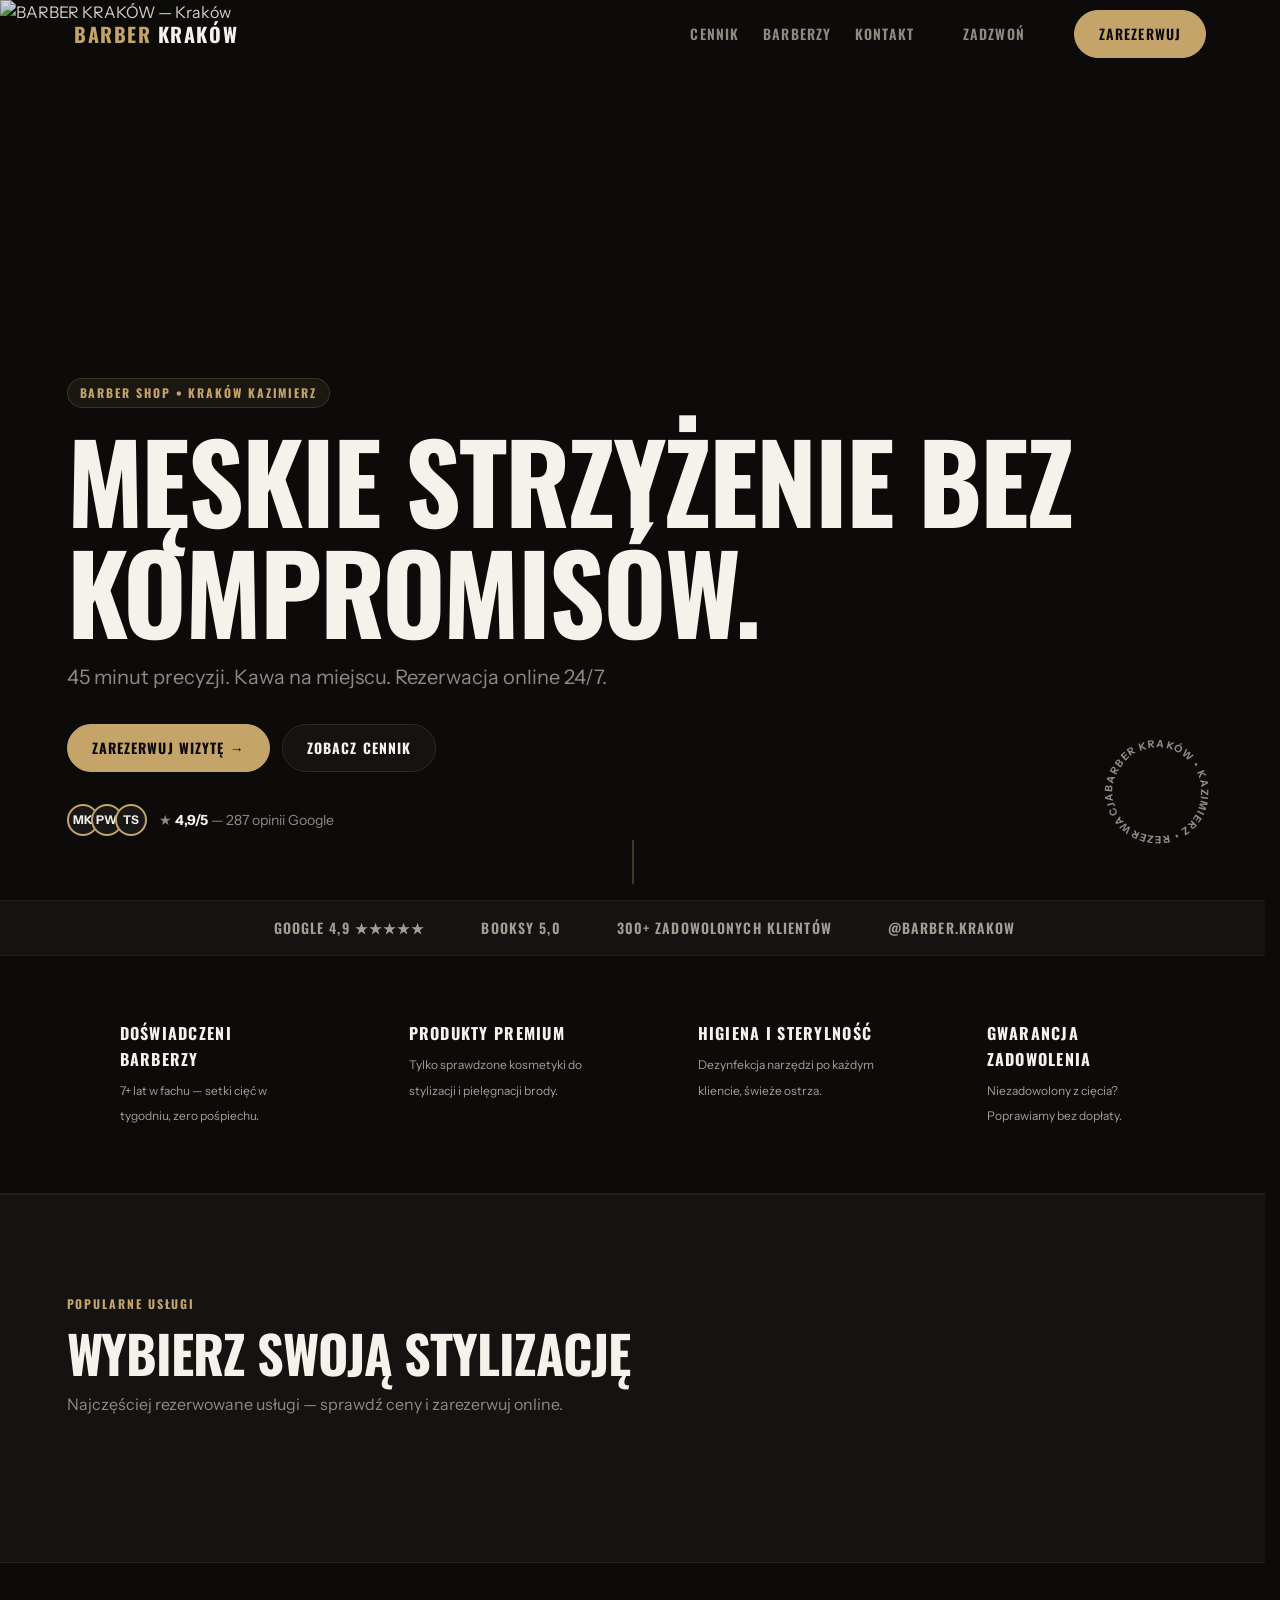
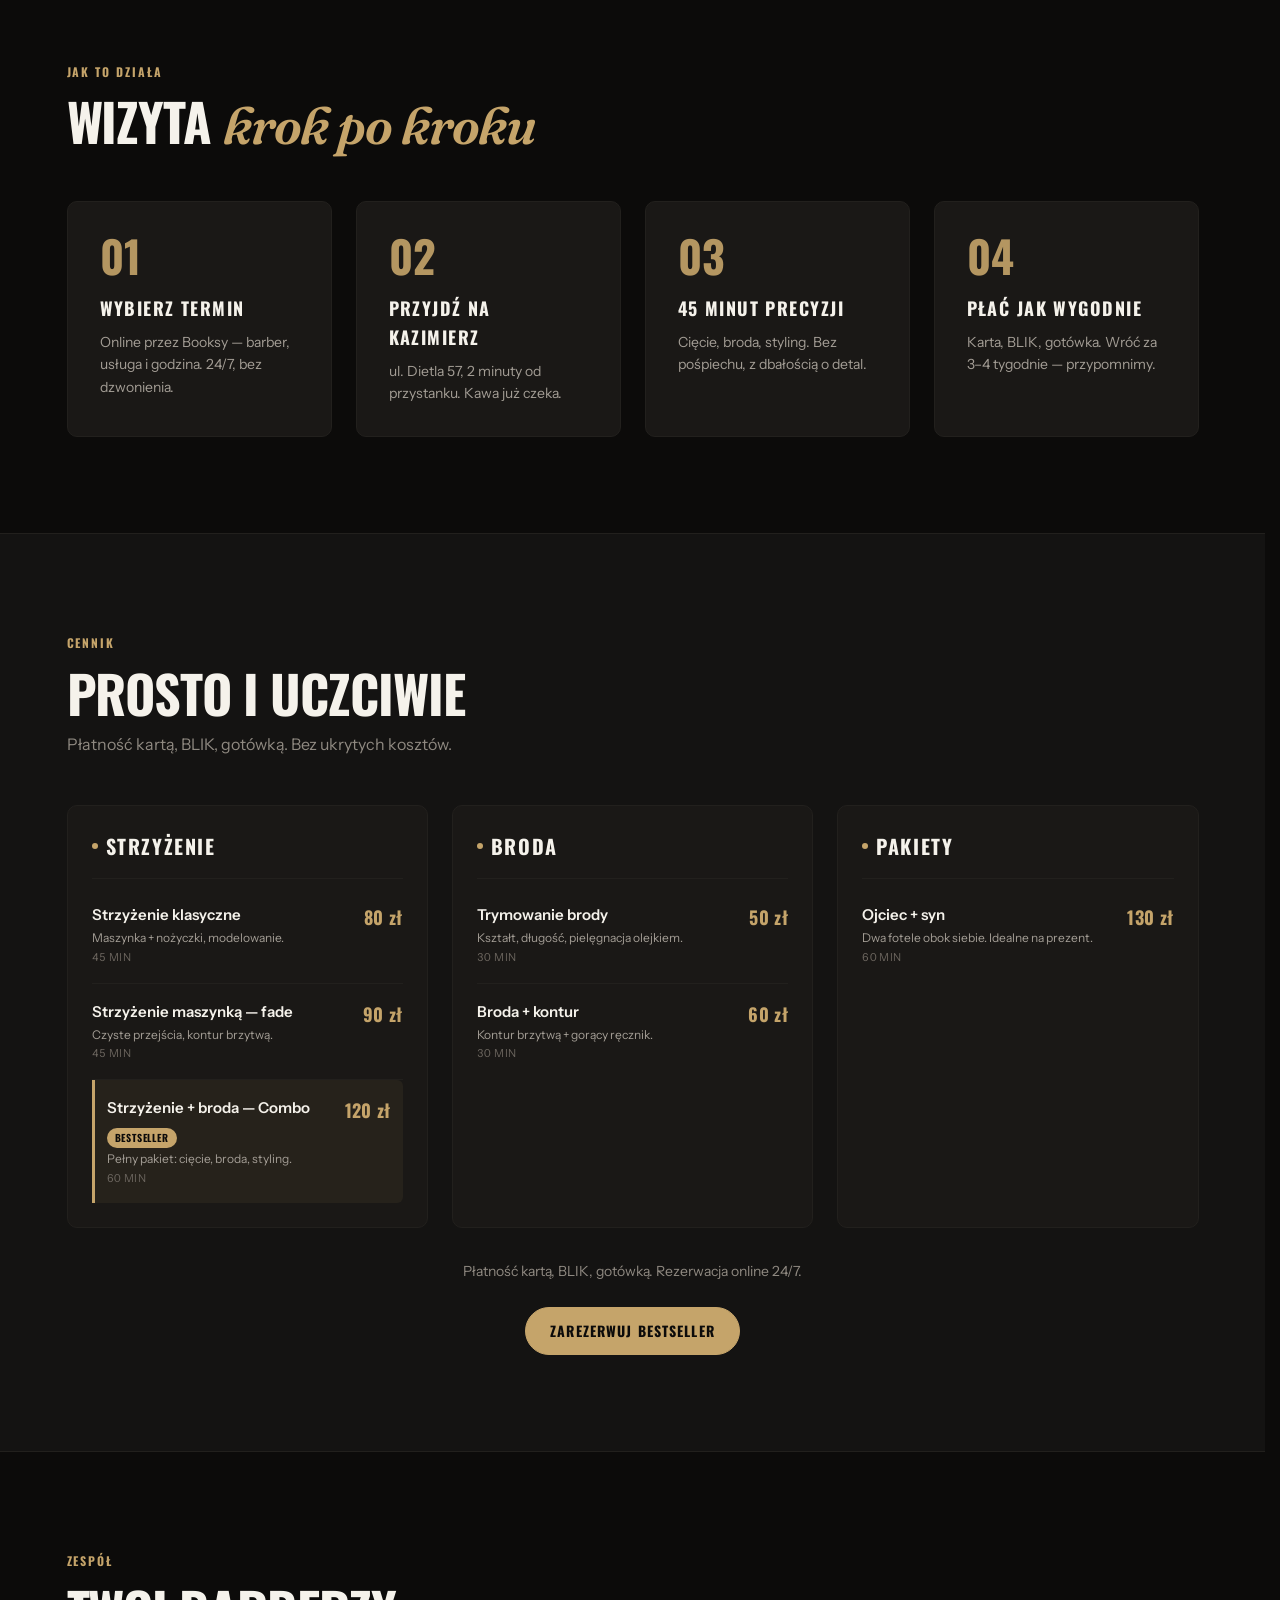
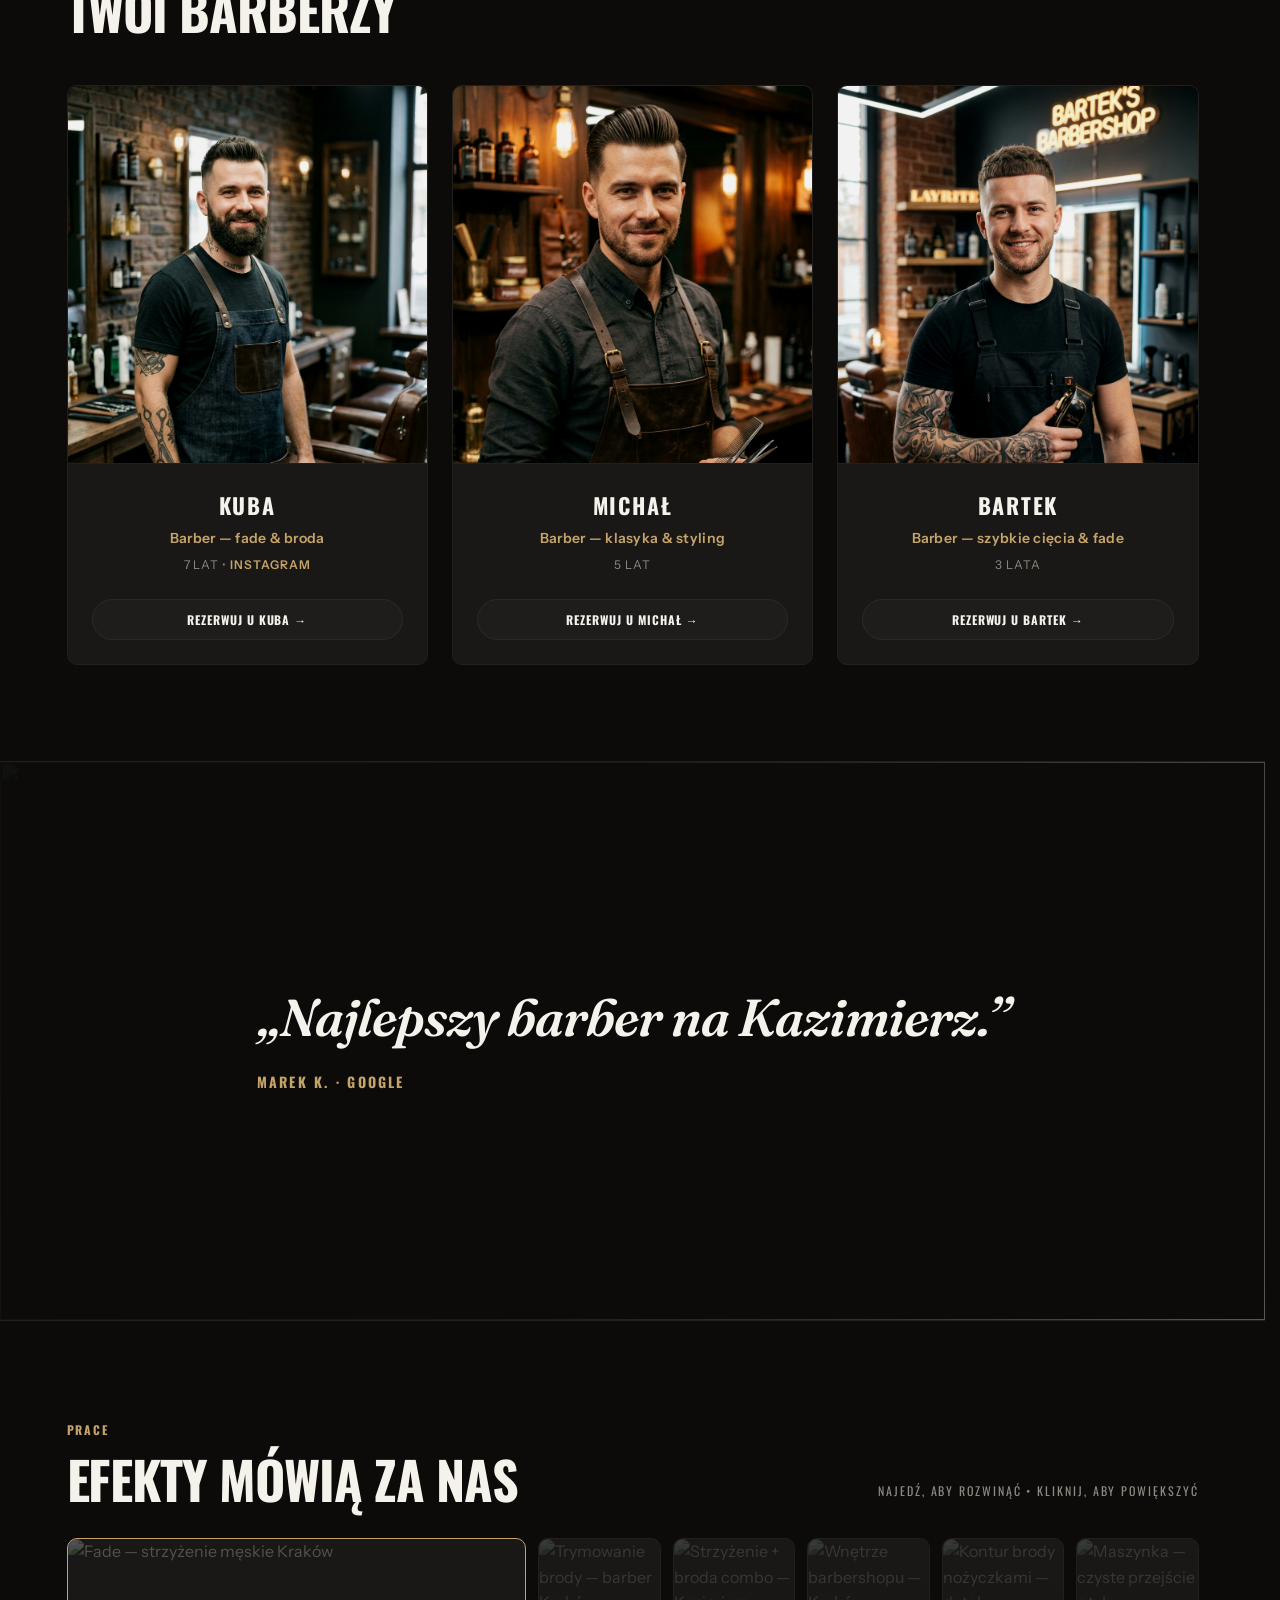
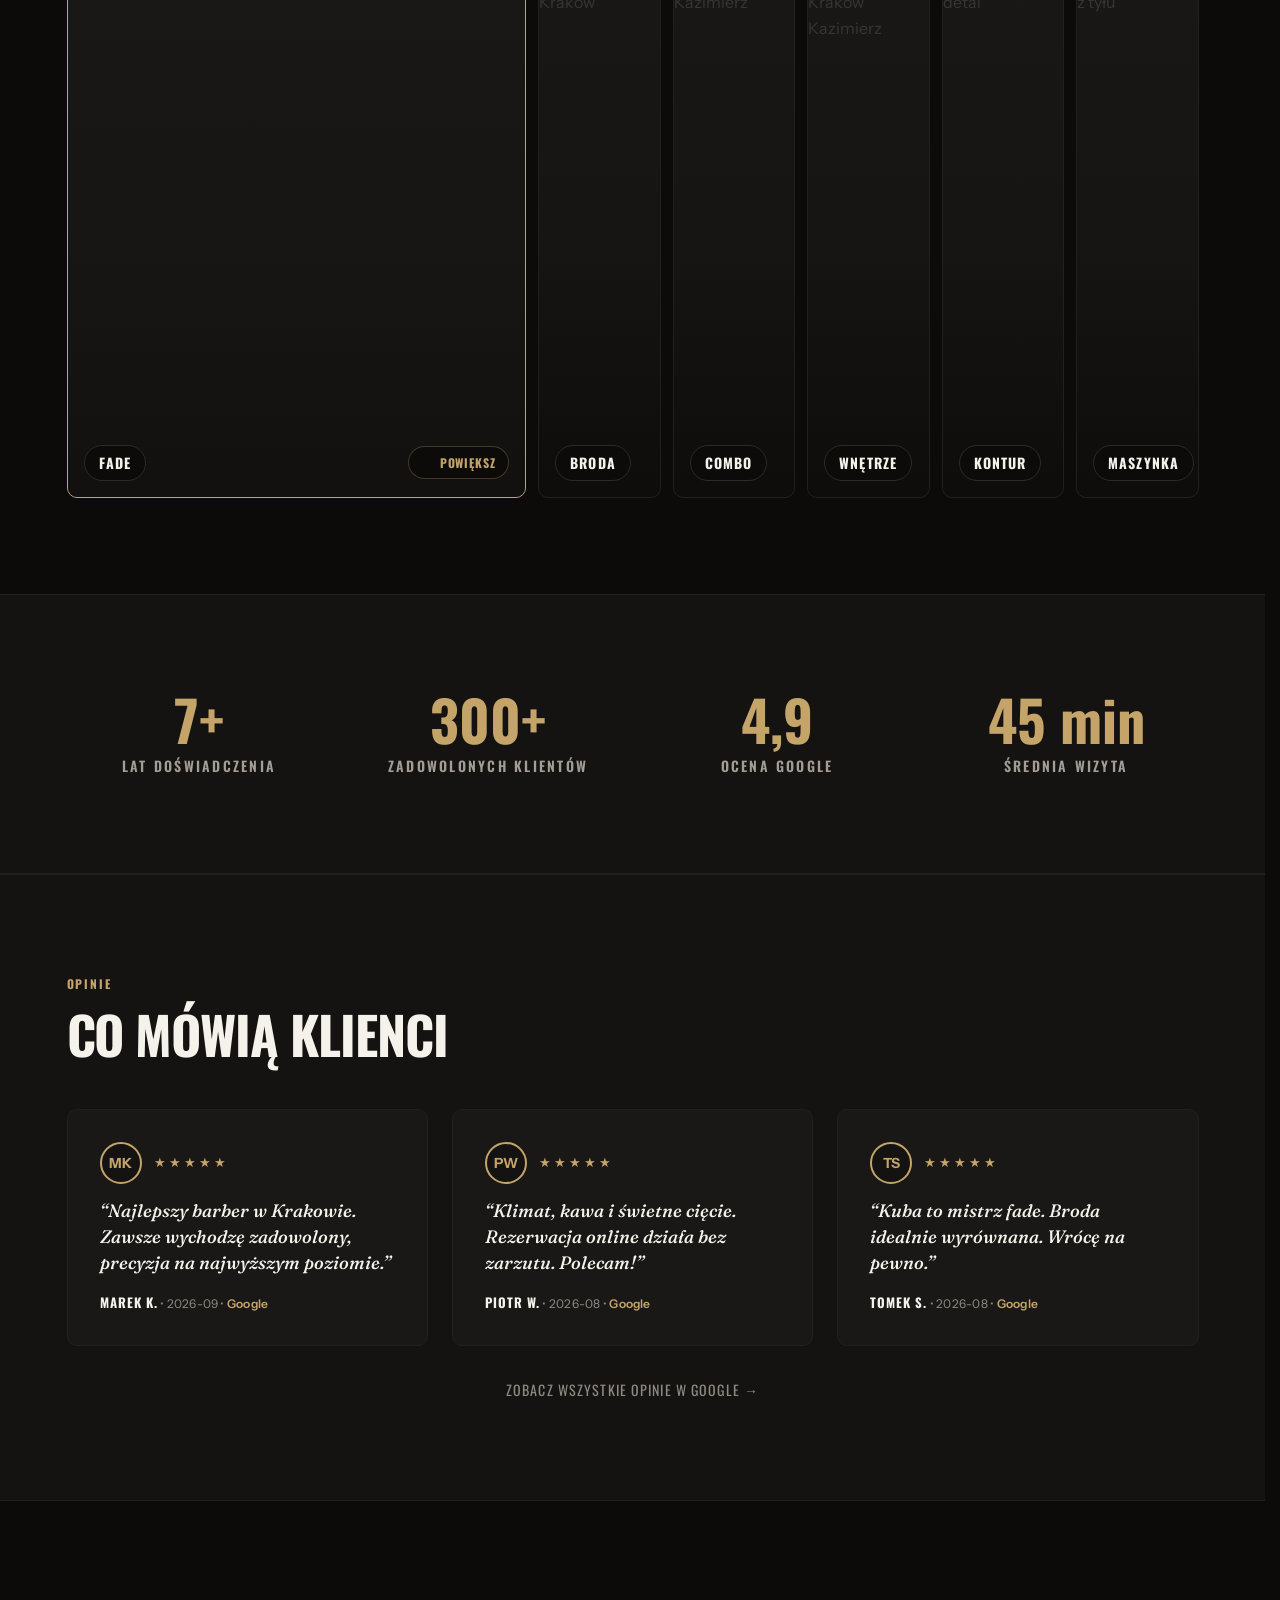
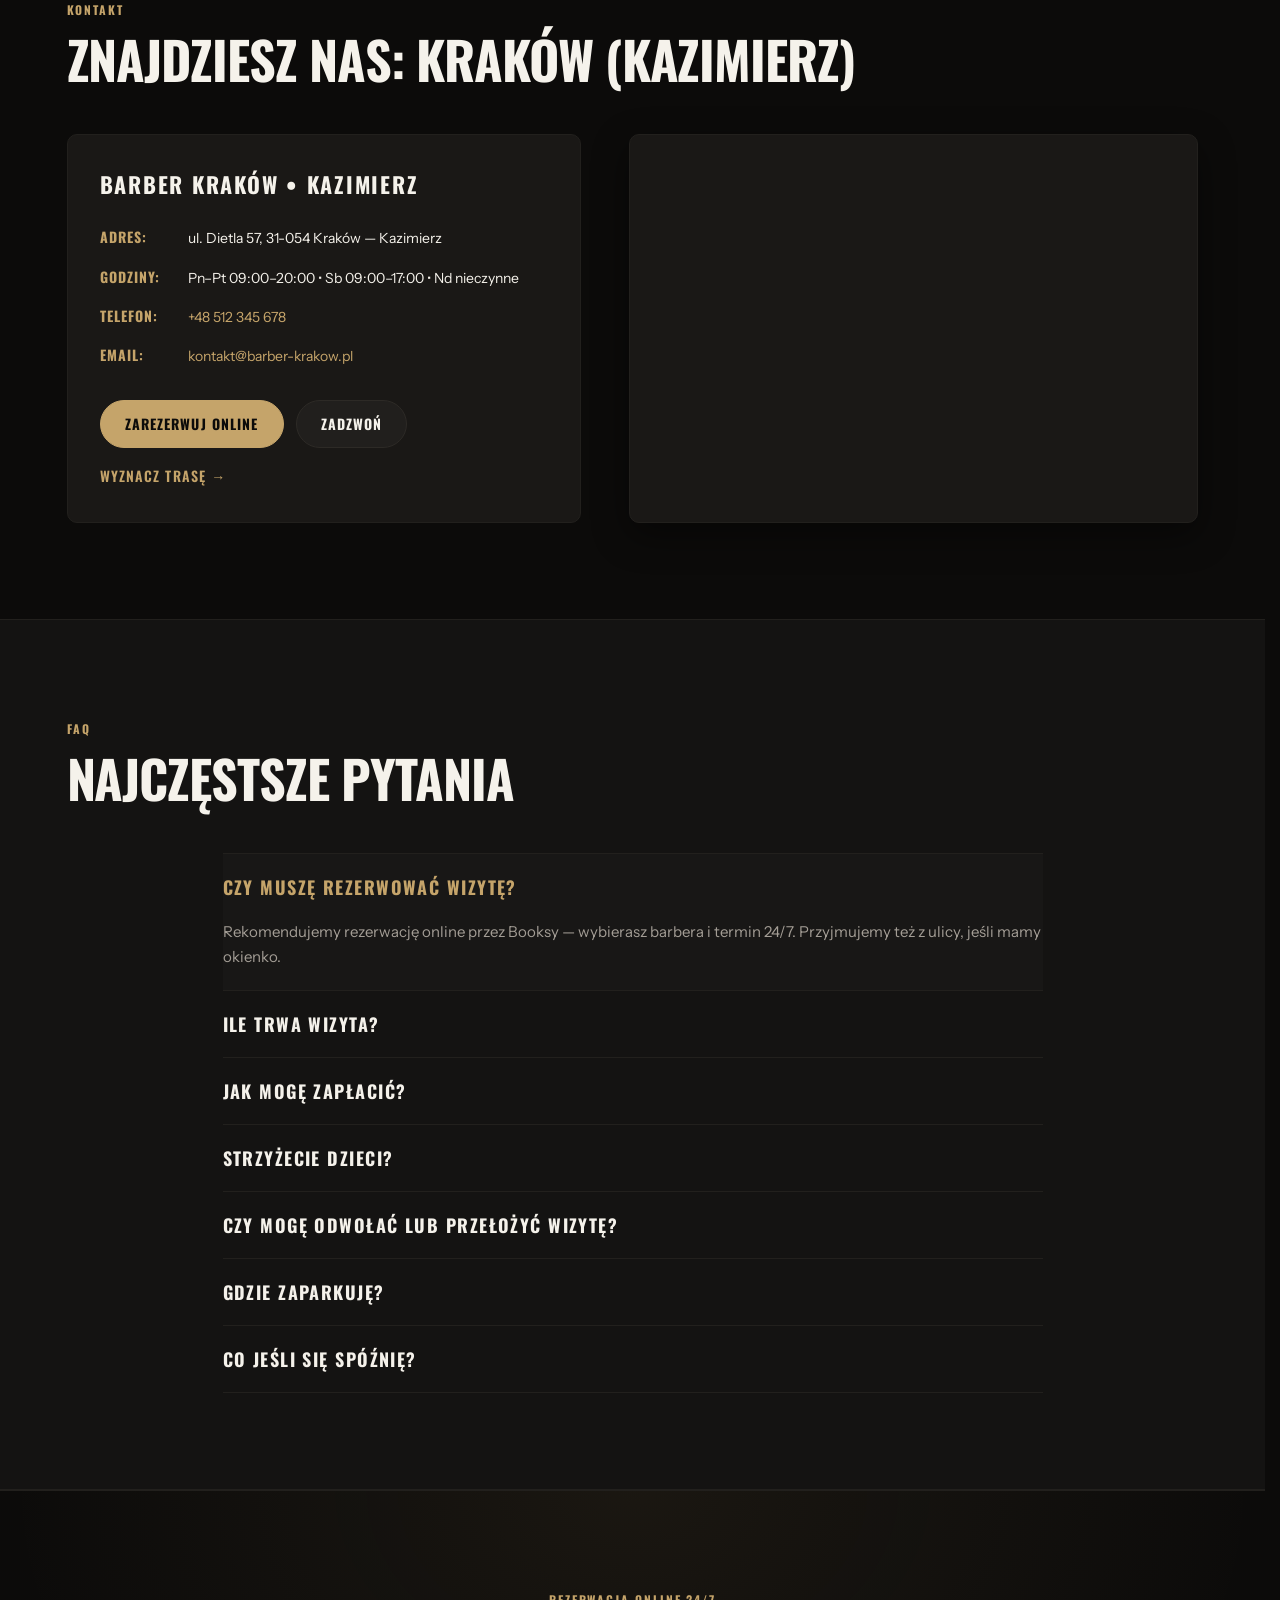
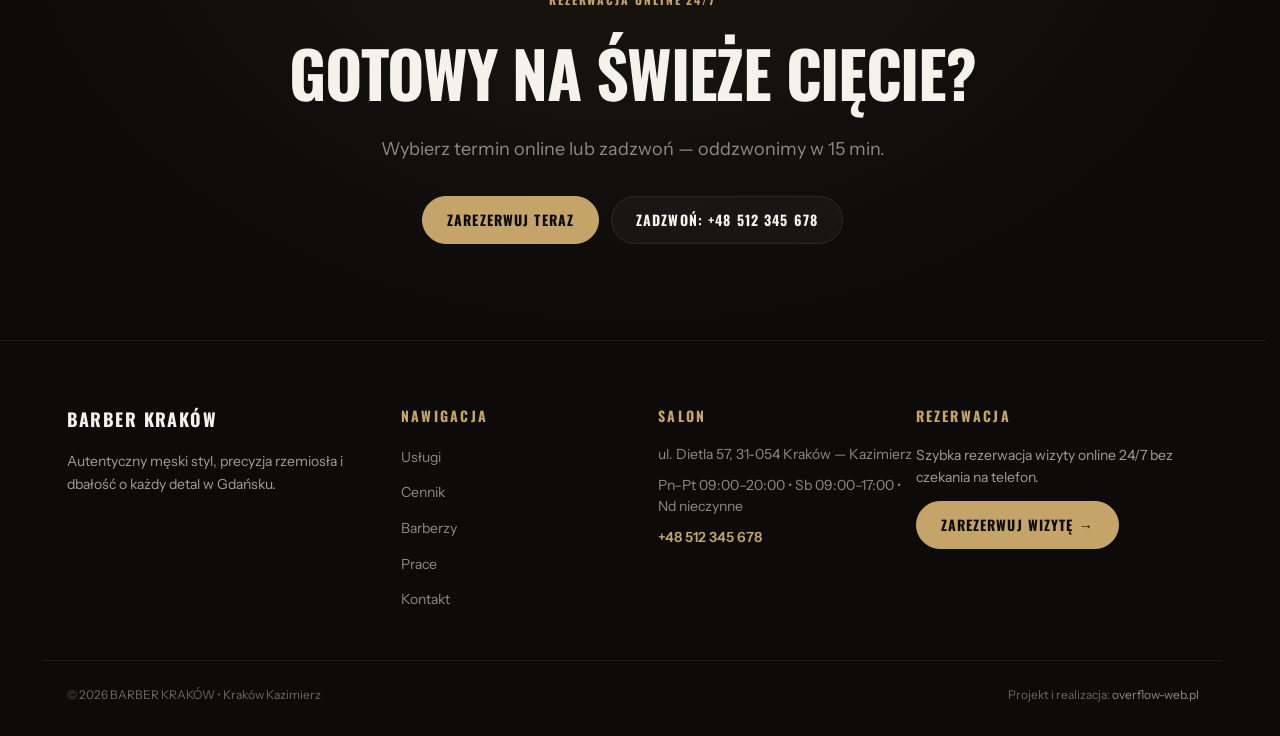
==== commit f2627017: "fix: 3-column cennik, real dark google maps, smooth 60fps FAQ grid animation, rich studio footer" ====
--- a/index.html
+++ b/index.html
@@ -167,8 +167,7 @@
         <div class="contact-route"><a id="contact-route" href="https://maps.google.com/?q=ul.+Dietla+57+Krakow" target="_blank" rel="noopener">Wyznacz trasę →</a></div>
       </div>
       <div class="map-wrap" id="map-wrap">
-        <button type="button" class="map-placeholder" id="map-placeholder" aria-label="Załaduj mapę Google">Kliknij aby załadować mapę</button>
-        <iframe id="map-iframe" loading="lazy" referrerpolicy="no-referrer-when-downgrade" title="Mapa — Barber Kraków Kazimierz, ul. Dietla 57" sandbox="allow-scripts allow-same-origin allow-popups" style="display:none"></iframe>
+        <iframe id="map-iframe" loading="lazy" referrerpolicy="no-referrer-when-downgrade" title="Mapa dojazdu" sandbox="allow-scripts allow-same-origin allow-popups"></iframe>
       </div>
     </div>
   </div>
@@ -184,19 +183,51 @@
 
 <section class="final-cta section-dark reveal">
   <div class="container">
+    <div class="eyebrow">Rezerwacja online 24/7</div>
     <h2 id="final-h2">Gotowy na świeże cięcie?</h2>
-    <p id="final-sub">Wybierz termin online lub zadzwoń — oddzwonimy w 15 min.</p>
+    <p id="final-sub">Wybierz dogodny termin przez Booksy lub zadzwoń bezpośrednio do salonu.</p>
     <div class="btns">
-      <a class="btn btn-primary" id="final-cta" href="https://booksy.com/pl/">Zarezerwuj teraz</a>
+      <a class="btn btn-primary" id="final-cta" href="https://booksy.com/pl/">Zarezerwuj teraz →</a>
       <a class="btn btn-secondary" id="final-phone" href="tel:+48512345678">Zadzwoń: +48 512 345 678</a>
     </div>
   </div>
 </section>
 </main>
 
-<footer class="footer container">
-  <span>© 2026 Barber Kraków Kazimierz • <span id="footer-nip">NIP 676-123-45-67</span></span>
-  <span><a href="#" id="footer-privacy">Polityka prywatności</a> • Realizacja: <a href="https://overflow-web.pl" target="_blank" rel="noopener">overflow-web.pl</a></span>
+<footer class="site-footer">
+  <div class="container footer-inner">
+    <div class="footer-col">
+      <a class="footer-logo" id="footer-logo" href="#"><span>BARBER</span></a>
+      <p class="footer-desc">Autentyczny męski styl, precyzja rzemiosła i dbałość o każdy detal w Gdańsku.</p>
+    </div>
+    <div class="footer-col">
+      <div class="footer-col-title">Nawigacja</div>
+      <ul class="footer-nav-list">
+        <li><a href="#styles">Usługi</a></li>
+        <li><a href="#cennik">Cennik</a></li>
+        <li><a href="#barberzy">Barberzy</a></li>
+        <li><a href="#galeria">Prace</a></li>
+        <li><a href="#kontakt">Kontakt</a></li>
+      </ul>
+    </div>
+    <div class="footer-col">
+      <div class="footer-col-title">Salon</div>
+      <ul class="footer-contact-list">
+        <li id="footer-address">Gdańsk</li>
+        <li id="footer-hours">Pn–Pt 9:00–21:00</li>
+        <li><a id="footer-phone-link" href="tel:+48512345678">+48 512 345 678</a></li>
+      </ul>
+    </div>
+    <div class="footer-col">
+      <div class="footer-col-title">Rezerwacja</div>
+      <p class="footer-desc" style="margin-bottom:12px">Szybka rezerwacja wizyty online 24/7 bez czekania na telefon.</p>
+      <a class="btn btn-primary btn-sm" id="footer-cta" href="https://booksy.com/pl/">Zarezerwuj wizytę →</a>
+    </div>
+  </div>
+  <div class="container footer-bottom">
+    <span id="footer-copyright">© 2026 Barber Shop • Gdańsk</span>
+    <span>Projekt i realizacja: <a href="https://overflow-web.pl" target="_blank" rel="noopener">overflow-web.pl</a></span>
+  </div>
 </footer>
 
 <div class="mobile-bar" aria-label="Szybka rezerwacja">
--- a/style.css
+++ b/style.css
@@ -1125,51 +1125,50 @@
   border-radius:var(--radius-md);
   overflow:hidden;
   background:var(--surface);
-  min-height:360px;
+  min-height:380px;
   position:relative;
+  box-shadow:0 12px 36px rgba(0,0,0,0.45);
 }
 .map-wrap iframe{
   width:100%;
   height:100%;
-  min-height:360px;
+  min-height:380px;
   border:0;
   display:block;
-  filter:invert(90%) hue-rotate(180deg) brightness(95%) contrast(90%);
+  filter:invert(90%) hue-rotate(180deg) brightness(92%) contrast(110%) grayscale(25%);
+  transition:filter var(--dur-2) var(--ease);
+}
+.map-wrap:hover iframe{
+  filter:invert(90%) hue-rotate(180deg) brightness(96%) contrast(105%) grayscale(10%);
 }
 .map-placeholder{
-  position:absolute;
-  inset:0;
-  width:100%;
-  display:grid;
-  place-items:center;
-  background:var(--surface);
-  color:var(--muted-2);
-  font-size:var(--text-sm);
-  font-family:var(--font-display-cond);
-  letter-spacing:var(--tracking-wide);
-  text-transform:uppercase;
-  border:none;
-  cursor:pointer;
-  transition:color var(--dur-1) var(--ease);
-}
-.map-placeholder:hover{color:var(--accent)}
+  display:none !important;
+}
 
 /* ==========================================================================
    FAQ
    ========================================================================== */
 .faq-list{
   margin:var(--space-12) auto 0;
-  max-width:800px;
-}
-.faq-item{border-top:1px solid var(--line)}
-.faq-item:last-child{border-bottom:1px solid var(--line)}
+  max-width:820px;
+}
+.faq-item{
+  border-top:1px solid var(--line);
+  transition:background var(--dur-2) var(--ease);
+}
+.faq-item:last-child{
+  border-bottom:1px solid var(--line);
+}
+.faq-item.open{
+  background:rgba(255, 255, 255, 0.015);
+}
 .faq-q{
   width:100%;
   min-height:64px;
   text-align:left;
   background:transparent;
   border:none;
-  padding:var(--space-6) 0;
+  padding:20px 0;
   font-family:var(--font-display-cond);
   font-weight:700;
   font-size:18px;
@@ -1181,27 +1180,44 @@
   align-items:center;
   gap:var(--space-4);
   cursor:pointer;
-  transition:color var(--dur-1) var(--ease);
-}
-.faq-q:hover{color:var(--accent)}
+  transition:color var(--dur-2) var(--ease);
+}
+.faq-q:hover{
+  color:var(--accent);
+}
 .faq-q i, .faq-q svg{
-  transition:transform var(--dur-2) var(--ease);
+  transition:transform 0.35s cubic-bezier(0.16, 1, 0.3, 1);
   flex-shrink:0;
   color:var(--accent);
 }
-.faq-item.open .faq-q{color:var(--accent)}
-.faq-item.open .faq-q i, .faq-item.open .faq-q svg{transform:rotate(45deg)}
+.faq-item.open .faq-q{
+  color:var(--accent);
+}
+.faq-item.open .faq-q i, .faq-item.open .faq-q svg{
+  transform:rotate(45deg);
+}
 .faq-a{
+  display:grid;
+  grid-template-rows:0fr;
+  transition:grid-template-rows 0.35s cubic-bezier(0.16, 1, 0.3, 1);
+}
+.faq-item.open .faq-a{
+  grid-template-rows:1fr;
+}
+.faq-a-inner{
   overflow:hidden;
-  max-height:0;
-  transition:max-height var(--dur-3) var(--ease);
-}
-.faq-item.open .faq-a{max-height:300px}
-.faq-a-inner{
-  padding:0 0 var(--space-6);
+  padding:0;
+  opacity:0;
+  transform:translateY(-4px);
+  transition:opacity 0.25s ease, transform 0.25s cubic-bezier(0.16, 1, 0.3, 1), padding 0.35s cubic-bezier(0.16, 1, 0.3, 1);
   color:var(--ink-muted);
-  font-size:var(--text-base);
-  line-height:var(--leading-base);
+  font-size:15px;
+  line-height:1.65;
+}
+.faq-item.open .faq-a-inner{
+  padding-bottom:20px;
+  opacity:1;
+  transform:translateY(0);
 }
 
 /* ==========================================================================
@@ -1227,6 +1243,9 @@
   color:var(--muted-2);
   margin-top:var(--space-3);
   font-size:var(--text-lg);
+  max-width:48ch;
+  margin-left:auto;
+  margin-right:auto;
 }
 .final-cta .btns{
   margin-top:var(--space-8);
@@ -1237,24 +1256,98 @@
 }
 
 /* ==========================================================================
-   Footer
-   ========================================================================== */
-.footer{
-  padding:var(--space-8) 0;
+   Footer — Full Studio Barbershop Footer
+   ========================================================================== */
+.site-footer, .footer{
   border-top:1px solid var(--line);
+  background:var(--bg);
+  padding:var(--space-16) 0 var(--space-8);
+  font-family:var(--font-body);
+}
+.footer-inner{
+  display:grid;
+  grid-template-columns:1.3fr 1fr 1fr 1.1fr;
+  gap:var(--space-10);
+  padding-bottom:var(--space-12);
+  border-bottom:1px solid var(--line);
+}
+@media(max-width:960px){
+  .footer-inner{grid-template-columns:1fr 1fr;gap:var(--space-8)}
+}
+@media(max-width:560px){
+  .footer-inner{grid-template-columns:1fr;gap:var(--space-8)}
+}
+.footer-logo{
+  display:inline-flex;
+  align-items:center;
+  gap:10px;
+  font-family:var(--font-display-cond);
+  font-weight:700;
+  font-size:18px;
+  letter-spacing:var(--tracking-wide);
+  color:var(--ink-inv);
+  text-transform:uppercase;
+  margin-bottom:var(--space-4);
+  text-decoration:none;
+}
+.footer-logo img{
+  height:32px;
+  width:auto;
+  border-radius:4px;
+}
+.footer-desc{
+  font-size:var(--text-sm);
+  line-height:1.6;
+  color:var(--ink-muted);
+  max-width:32ch;
+  margin-bottom:var(--space-6);
+}
+.footer-col-title{
+  font-family:var(--font-display-cond);
+  font-size:14px;
+  font-weight:700;
+  color:var(--accent);
+  letter-spacing:var(--tracking-widest);
+  text-transform:uppercase;
+  margin-bottom:var(--space-4);
+}
+.footer-nav-list, .footer-contact-list{
+  list-style:none;
+  display:flex;
+  flex-direction:column;
+  gap:10px;
+}
+.footer-nav-list a{
+  color:var(--muted-2);
+  font-size:var(--text-sm);
+  transition:color var(--dur-1) var(--ease);
+}
+.footer-nav-list a:hover{color:var(--ink-inv)}
+.footer-contact-list li{
+  color:var(--muted-2);
+  font-size:var(--text-sm);
+  line-height:1.5;
+}
+.footer-contact-list a{
+  color:var(--accent);
+  font-weight:600;
+}
+.footer-contact-list a:hover{text-decoration:underline}
+.footer-bottom{
+  padding-top:var(--space-6);
+  display:flex;
+  justify-content:space-between;
+  align-items:center;
+  flex-wrap:wrap;
+  gap:var(--space-3);
   font-size:var(--text-xs);
   color:var(--muted);
-  display:flex;
-  justify-content:space-between;
-  flex-wrap:wrap;
-  gap:var(--space-3);
-  font-family:var(--font-body);
-}
-.footer a{
+}
+.footer-bottom a{
   color:var(--muted-2);
   transition:color var(--dur-1) var(--ease);
 }
-.footer a:hover{color:var(--accent)}
+.footer-bottom a:hover{color:var(--accent)}
 
 /* ==========================================================================
    Mobile Bottom Bar
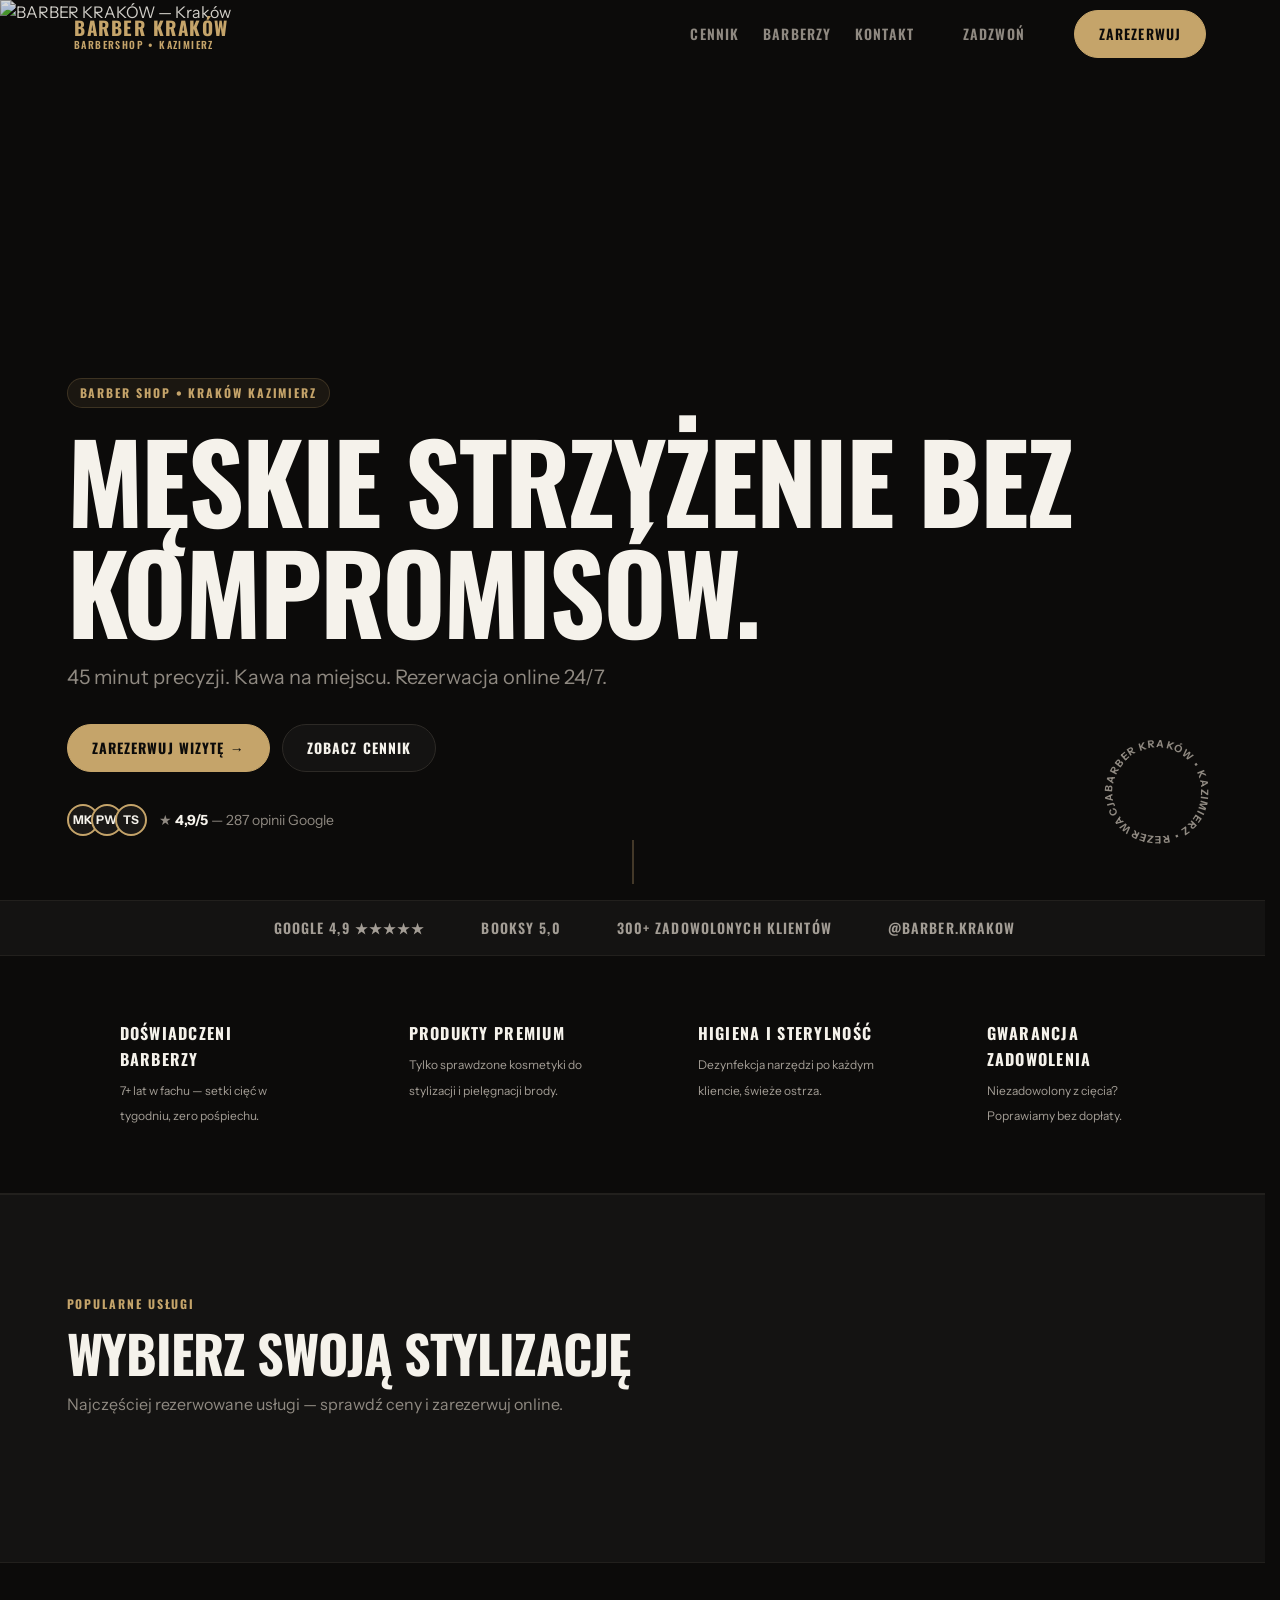
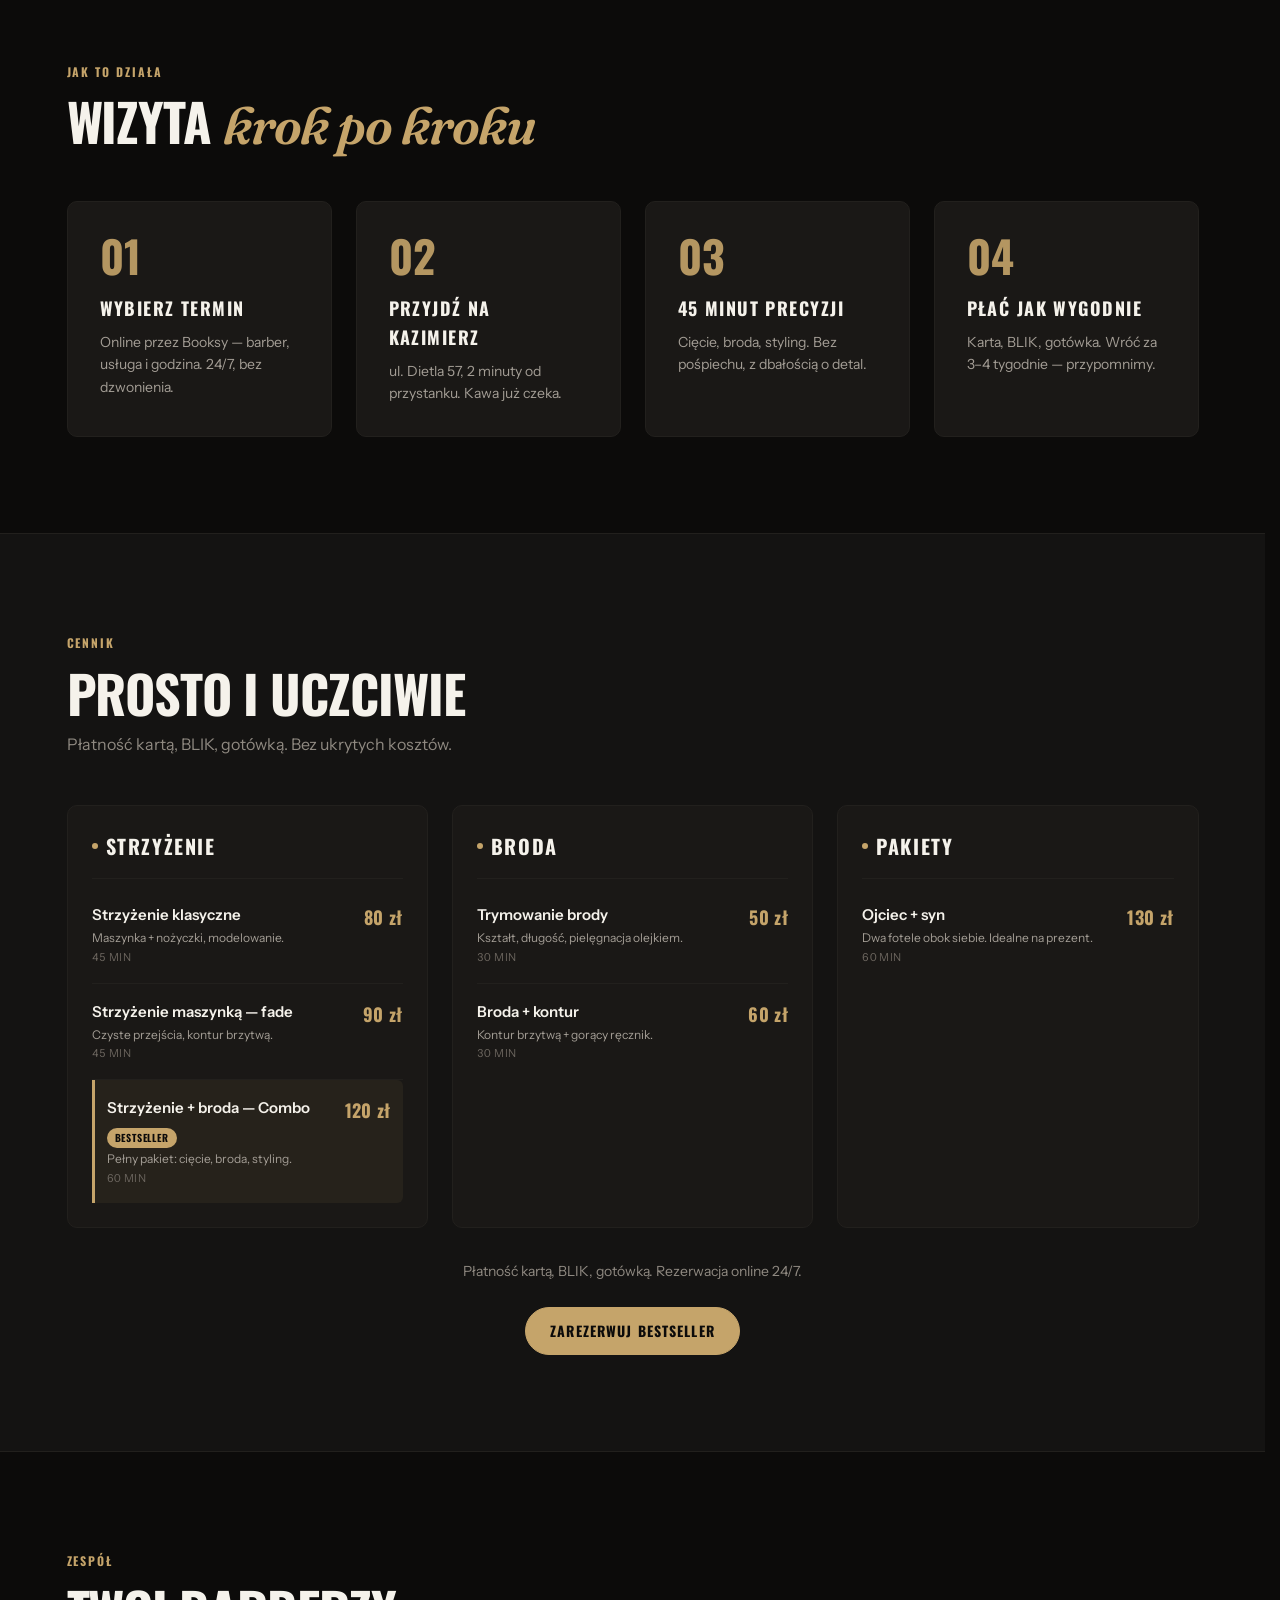
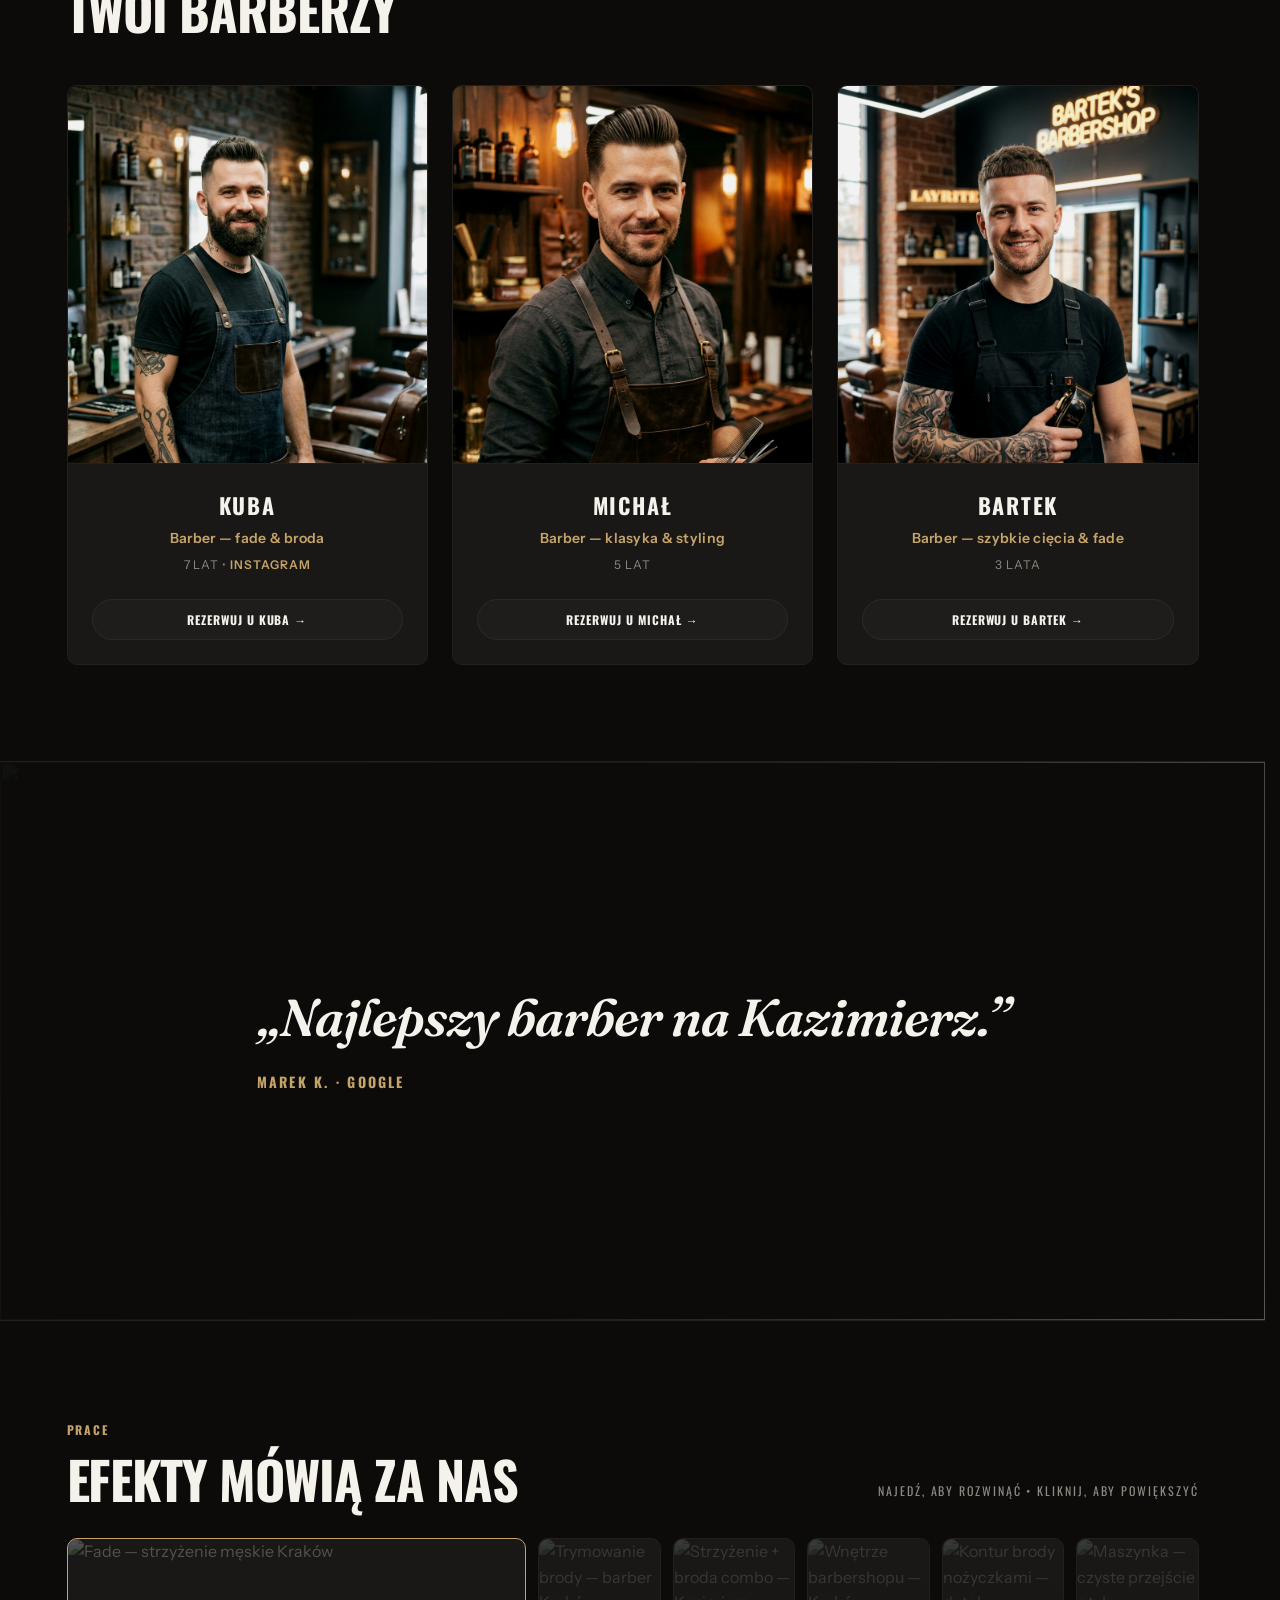
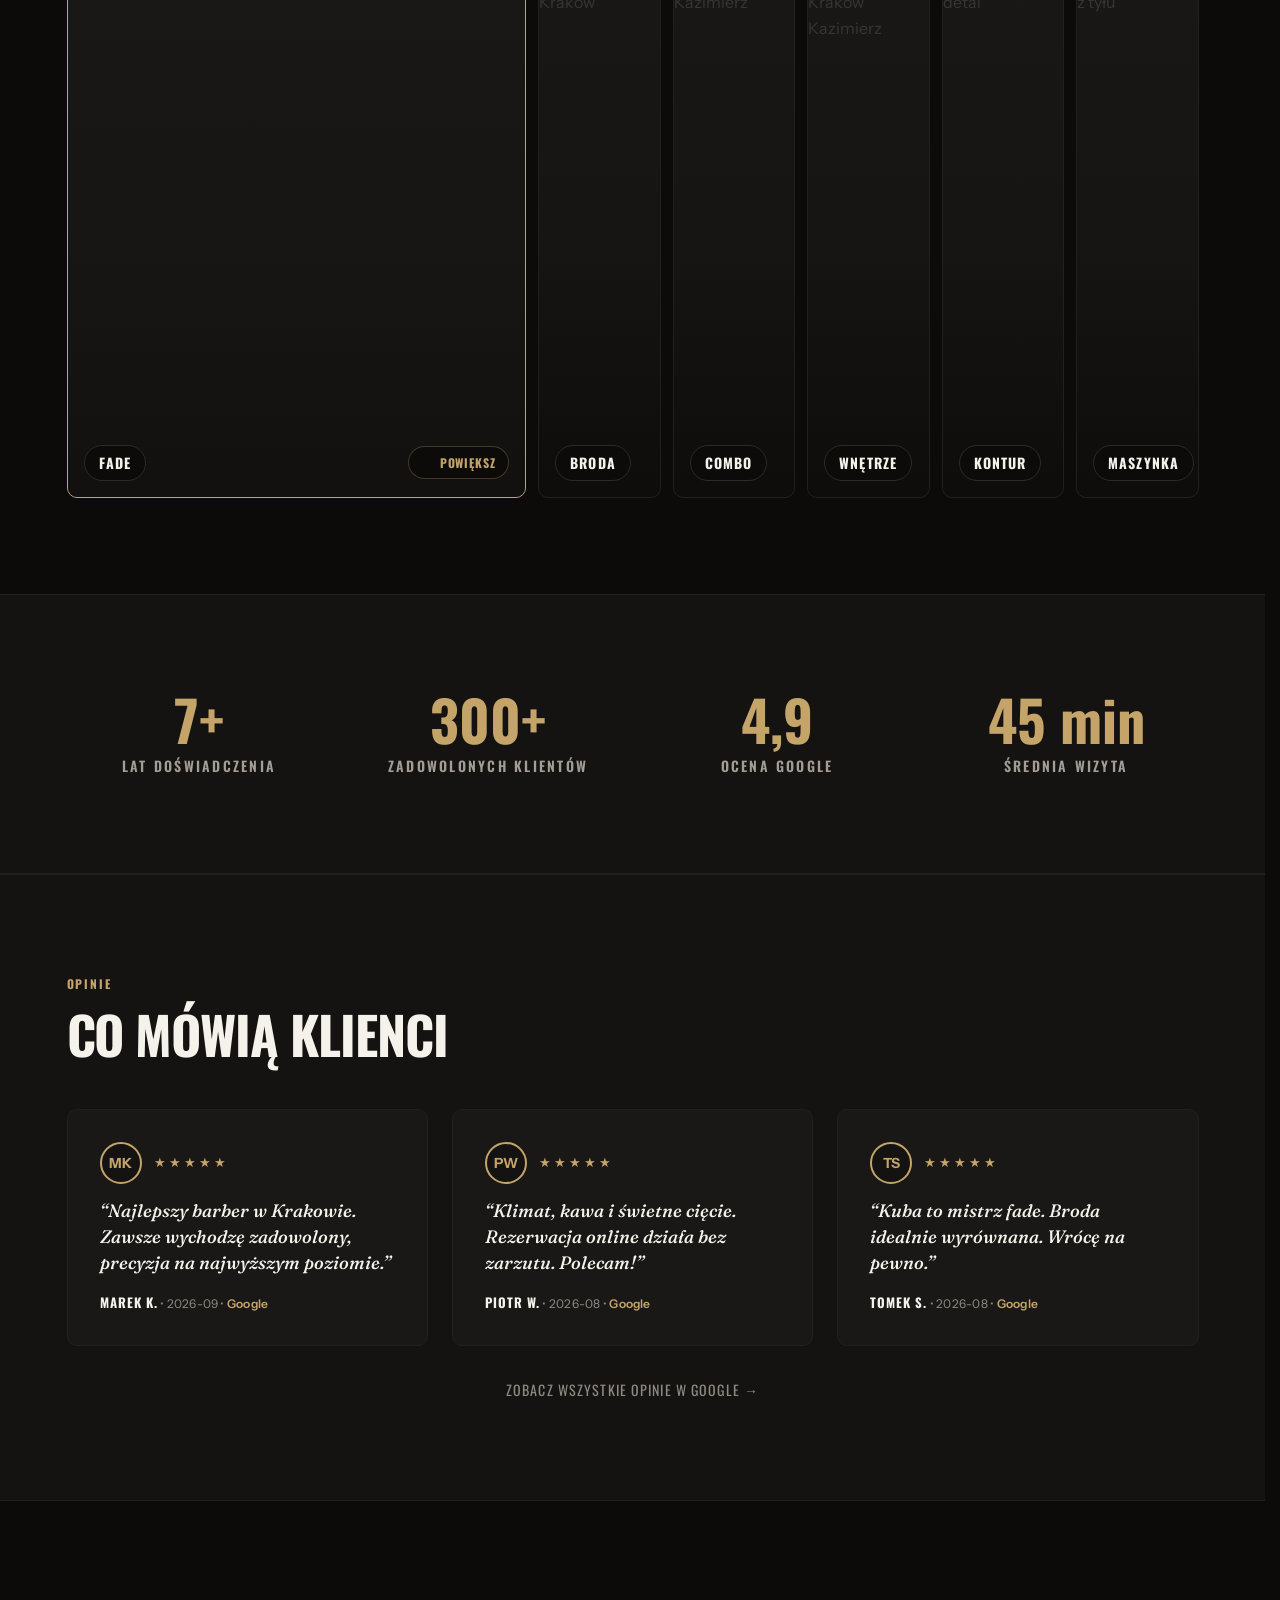
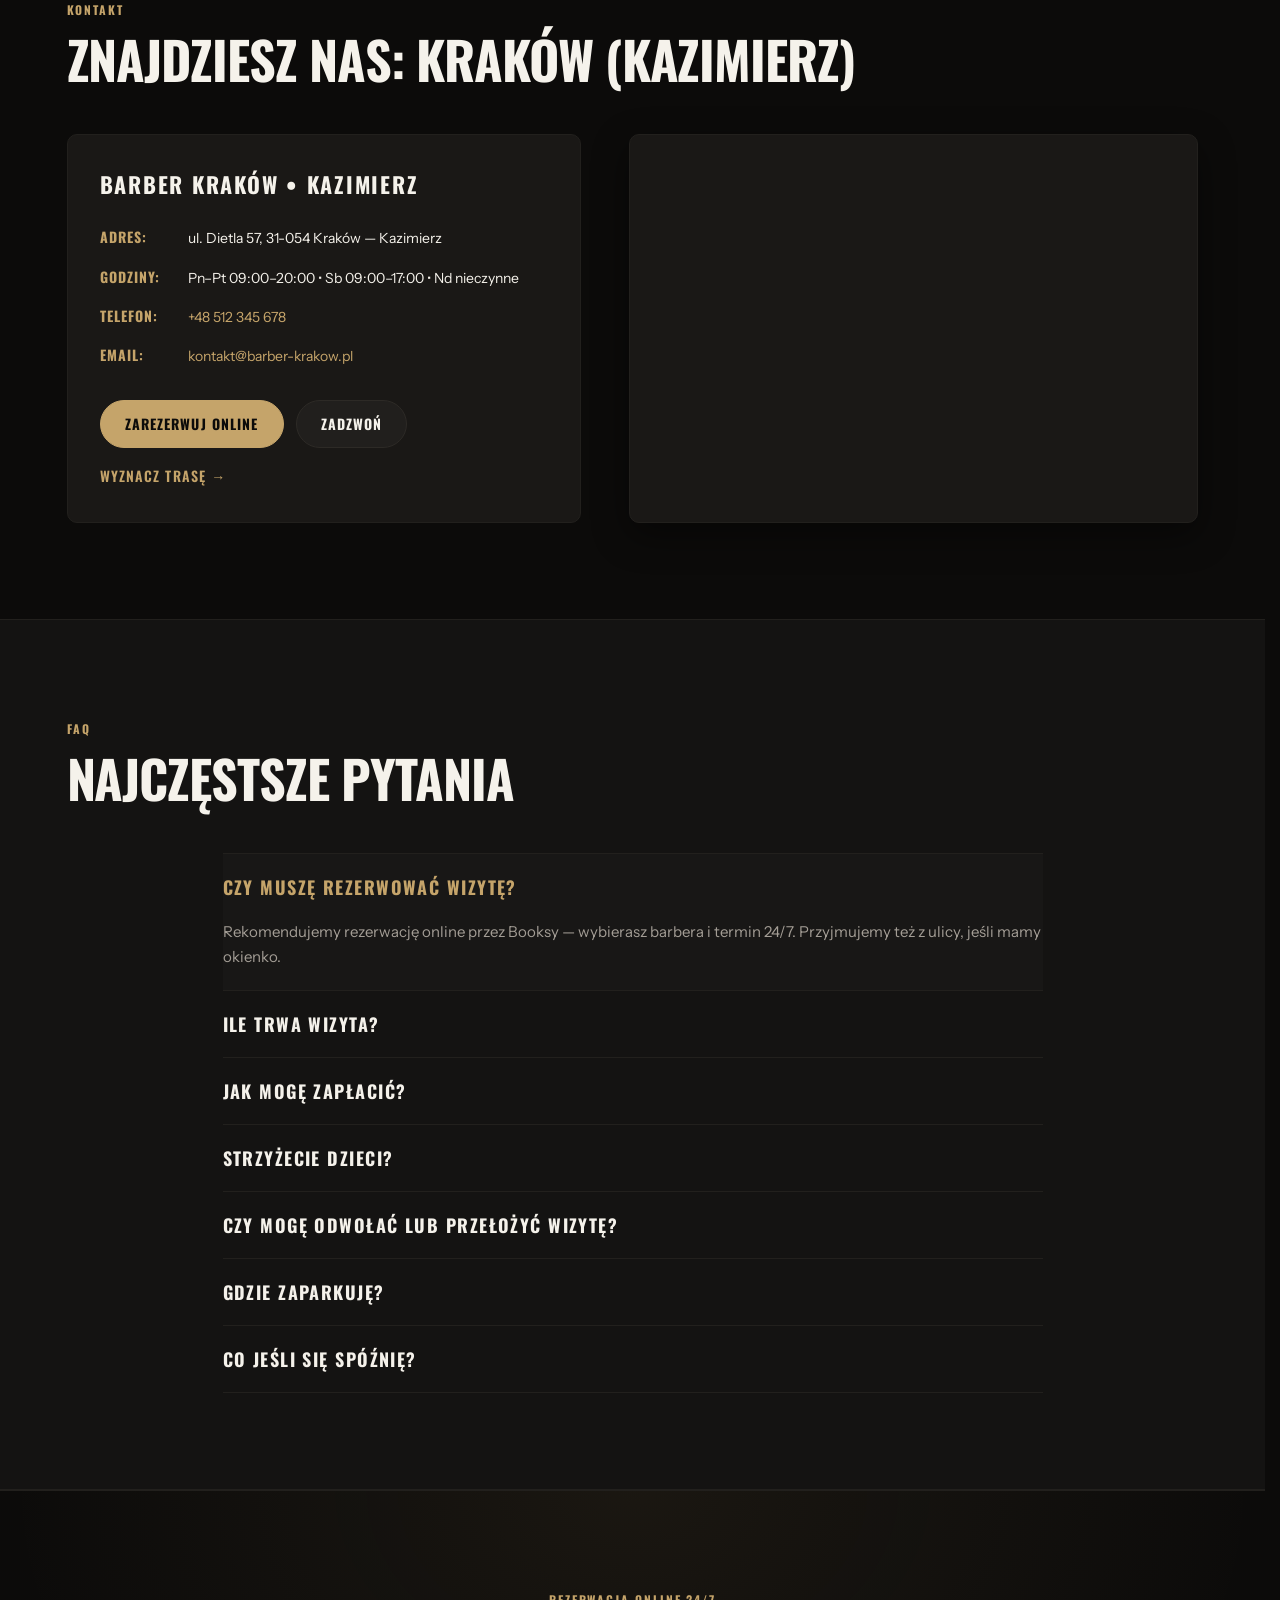
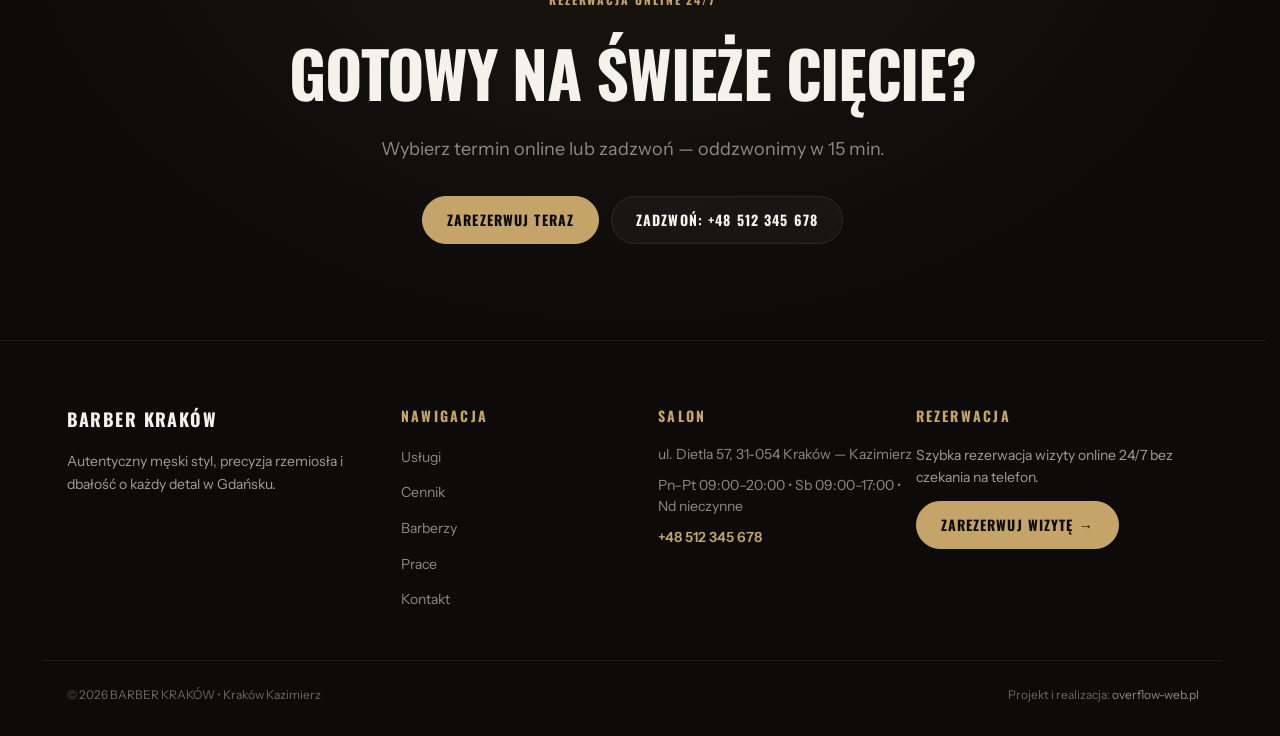
==== commit 5f9b5990: "Fix mobile header logo lockup and apply authentic black-and-crimson palette for Love Hair" ====
--- a/index.html
+++ b/index.html
@@ -18,7 +18,7 @@
   <link rel="preconnect" href="https://fonts.gstatic.com" crossorigin>
   <link href="https://fonts.googleapis.com/css2?family=Fraunces:ital,opsz,wght@0,9..144,600;0,9..144,700;1,9..144,600&family=Instrument+Sans:wght@400;500;600;700&family=Oswald:wght@600;700&display=swap" rel="stylesheet">
 <link rel="stylesheet" href="./tokens.css?v=9">
-<link rel="stylesheet" href="./style.css?v=9">
+<link rel="stylesheet" href="./style.css?v=14">
 <script src="https://unpkg.com/lucide@0.511.0/dist/umd/lucide.min.js"></script>
 <script type="application/ld+json" id="ld-json">{"@context":"https://schema.org","@type":"BarberShop","name":"BARBER KRAKÓW","address":{"@type":"PostalAddress","streetAddress":"ul. Dietla 57","addressLocality":"Kraków","postalCode":"31-054","addressCountry":"PL"},"telephone":"+48512345678","url":"https://demo-barber-krakow.vercel.app/","sameAs":["https://instagram.com/"],"aggregateRating":{"@type":"AggregateRating","ratingValue":4.9,"reviewCount":287},"openingHoursSpecification":[{"@type":"OpeningHoursSpecification","dayOfWeek":["Monday","Tuesday","Wednesday","Thursday","Friday"],"opens":"09:00","closes":"20:00"},{"@type":"OpeningHoursSpecification","dayOfWeek":"Saturday","opens":"09:00","closes":"17:00"}]}</script>
 <script type="application/ld+json">{"@context":"https://schema.org","@type":"FAQPage","mainEntity":[{"@type":"Question","name":"Czy muszę rezerwować wizytę?","acceptedAnswer":{"@type":"Answer","text":"Rekomendujemy rezerwację online przez Booksy 24/7. Przyjmujemy też z ulicy, jeśli mamy okienko."}},{"@type":"Question","name":"Ile trwa wizyta?","acceptedAnswer":{"@type":"Answer","text":"Strzyżenie 30–45 min, combo strzyżenie + broda ok. 60 min."}},{"@type":"Question","name":"Jak mogę zapłacić?","acceptedAnswer":{"@type":"Answer","text":"Karta, BLIK, gotówka. Paragon/faktura na miejscu."}},{"@type":"Question","name":"Czy mogę odwołać lub przełożyć wizytę?","acceptedAnswer":{"@type":"Answer","text":"Tak, bezpłatnie do 3 godzin przed wizytą — telefonicznie lub przez Booksy."}},{"@type":"Question","name":"Gdzie zaparkuję?","acceptedAnswer":{"@type":"Answer","text":"Najbliższy parking: ul. Dietla i okolice Kazimierza."}}]}</script>
@@ -237,6 +237,6 @@
 
 <div class="lightbox" id="lightbox" role="dialog" aria-modal="true" aria-label="Podgląd zdjęcia"><img alt="Powiększone zdjęcie realizacji barber"></div>
 
-<script src="./app.js?v=9"></script>
+<script src="./app.js?v=14"></script>
 </body>
 </html>
--- a/style.css
+++ b/style.css
@@ -54,11 +54,48 @@
   font-size:20px;
   color:var(--ink-inv);
   text-transform:uppercase;
-  display:flex;
-  align-items:center;
-  gap:6px;
+  display:inline-flex;
+  align-items:center;
+  gap:8px;
+  text-decoration:none;
+  white-space:nowrap;
+  flex-shrink:0;
 }
 .logo span{color:var(--accent)}
+.logo-lockup{
+  display:flex;
+  flex-direction:column;
+  align-items:flex-start;
+  justify-content:center;
+  line-height:1.05;
+}
+.logo-title{
+  font-family:var(--font-display-cond);
+  font-size:19px;
+  font-weight:700;
+  letter-spacing:var(--tracking-wide);
+  color:var(--accent);
+  text-transform:uppercase;
+}
+.logo-sub{
+  font-family:var(--font-display-cond);
+  font-size:10px;
+  font-weight:600;
+  letter-spacing:0.14em;
+  color:var(--ink-muted);
+  text-transform:uppercase;
+  margin-top:2px;
+}
+.logo-img{
+  height:34px;
+  width:auto;
+  display:block;
+}
+@media(max-width:480px){
+  .logo-title{font-size:17px}
+  .logo-sub{font-size:9px;letter-spacing:0.12em}
+  .logo-img{height:30px}
+}
 .nav{display:flex;gap:var(--space-6);align-items:center}
 .nav a{
   font-family:var(--font-display-cond);
@@ -127,6 +164,11 @@
 @media(max-width:768px){
   .nav .hide-m{display:none}
   .header-inner{height:58px}
+  .nav .btn-primary{
+    padding:8px 16px;
+    min-height:38px;
+    font-size:13px;
+  }
 }
 
 /* ==========================================================================
